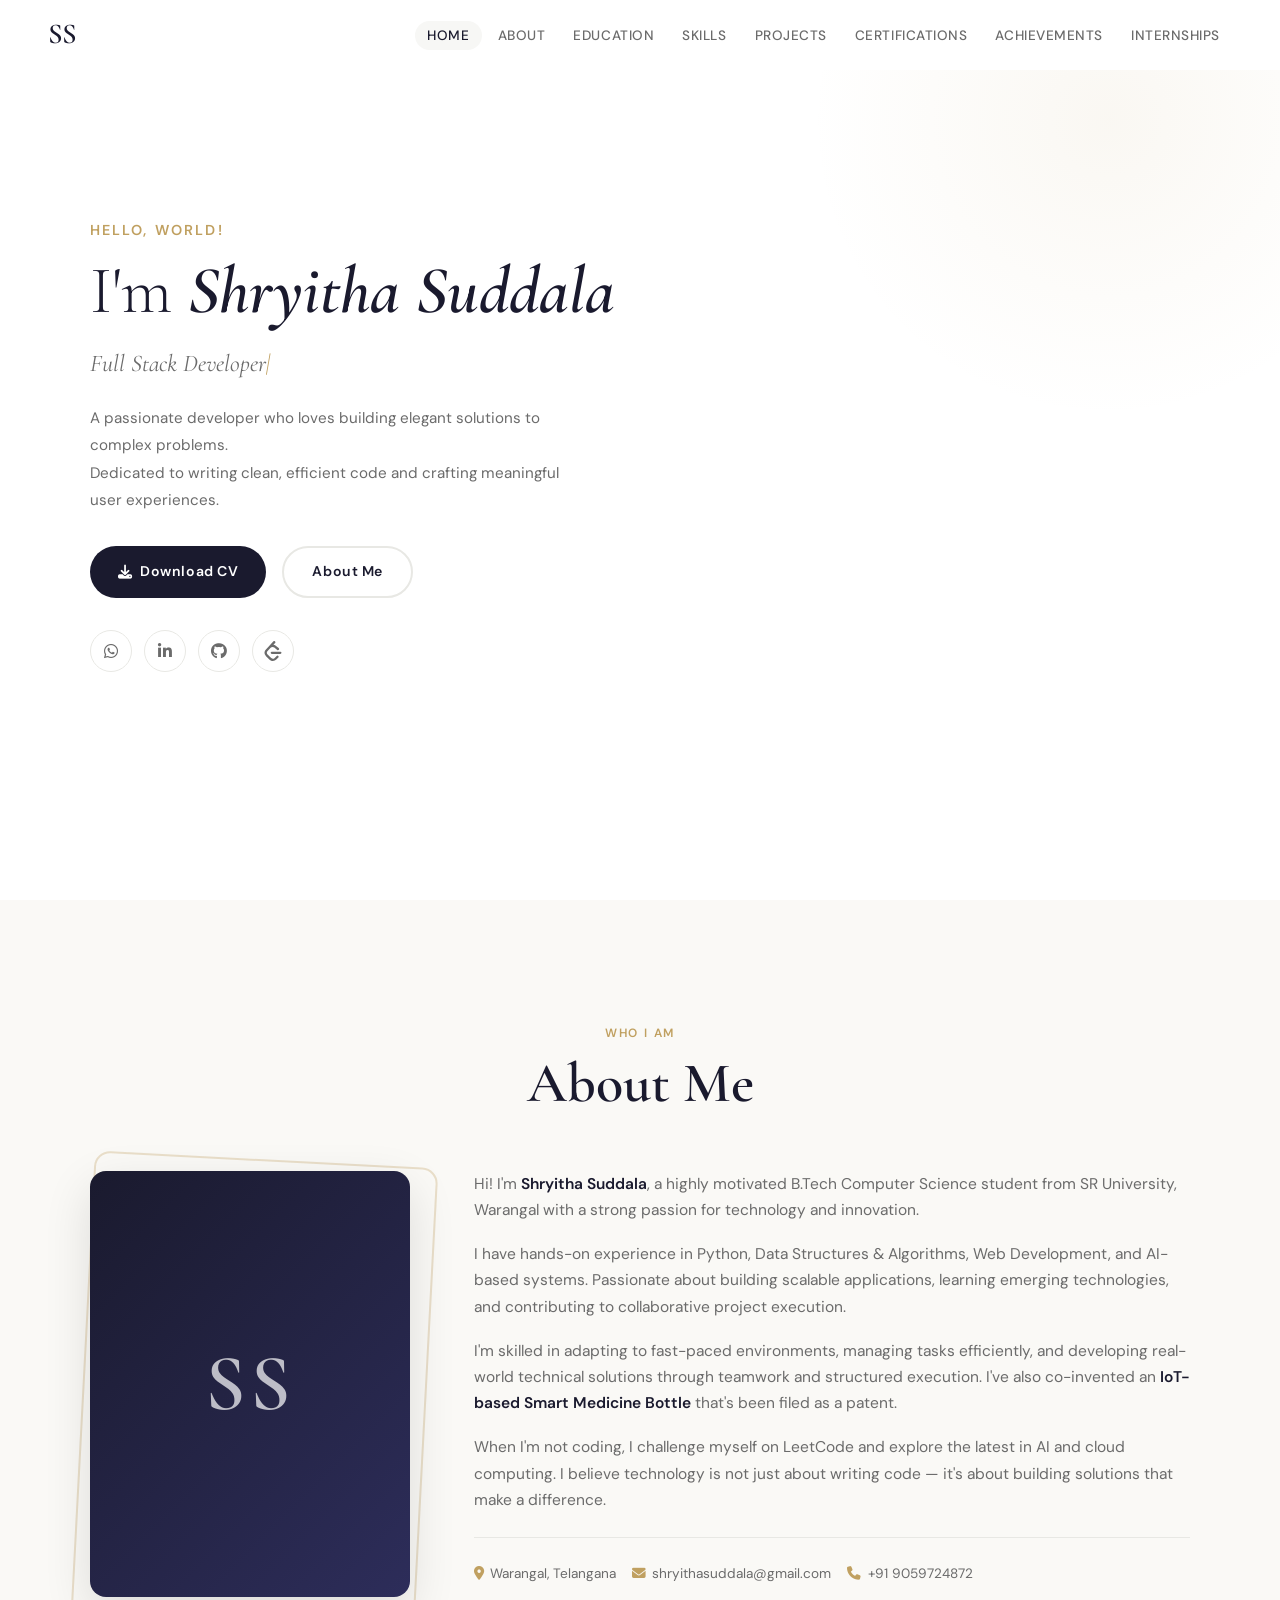
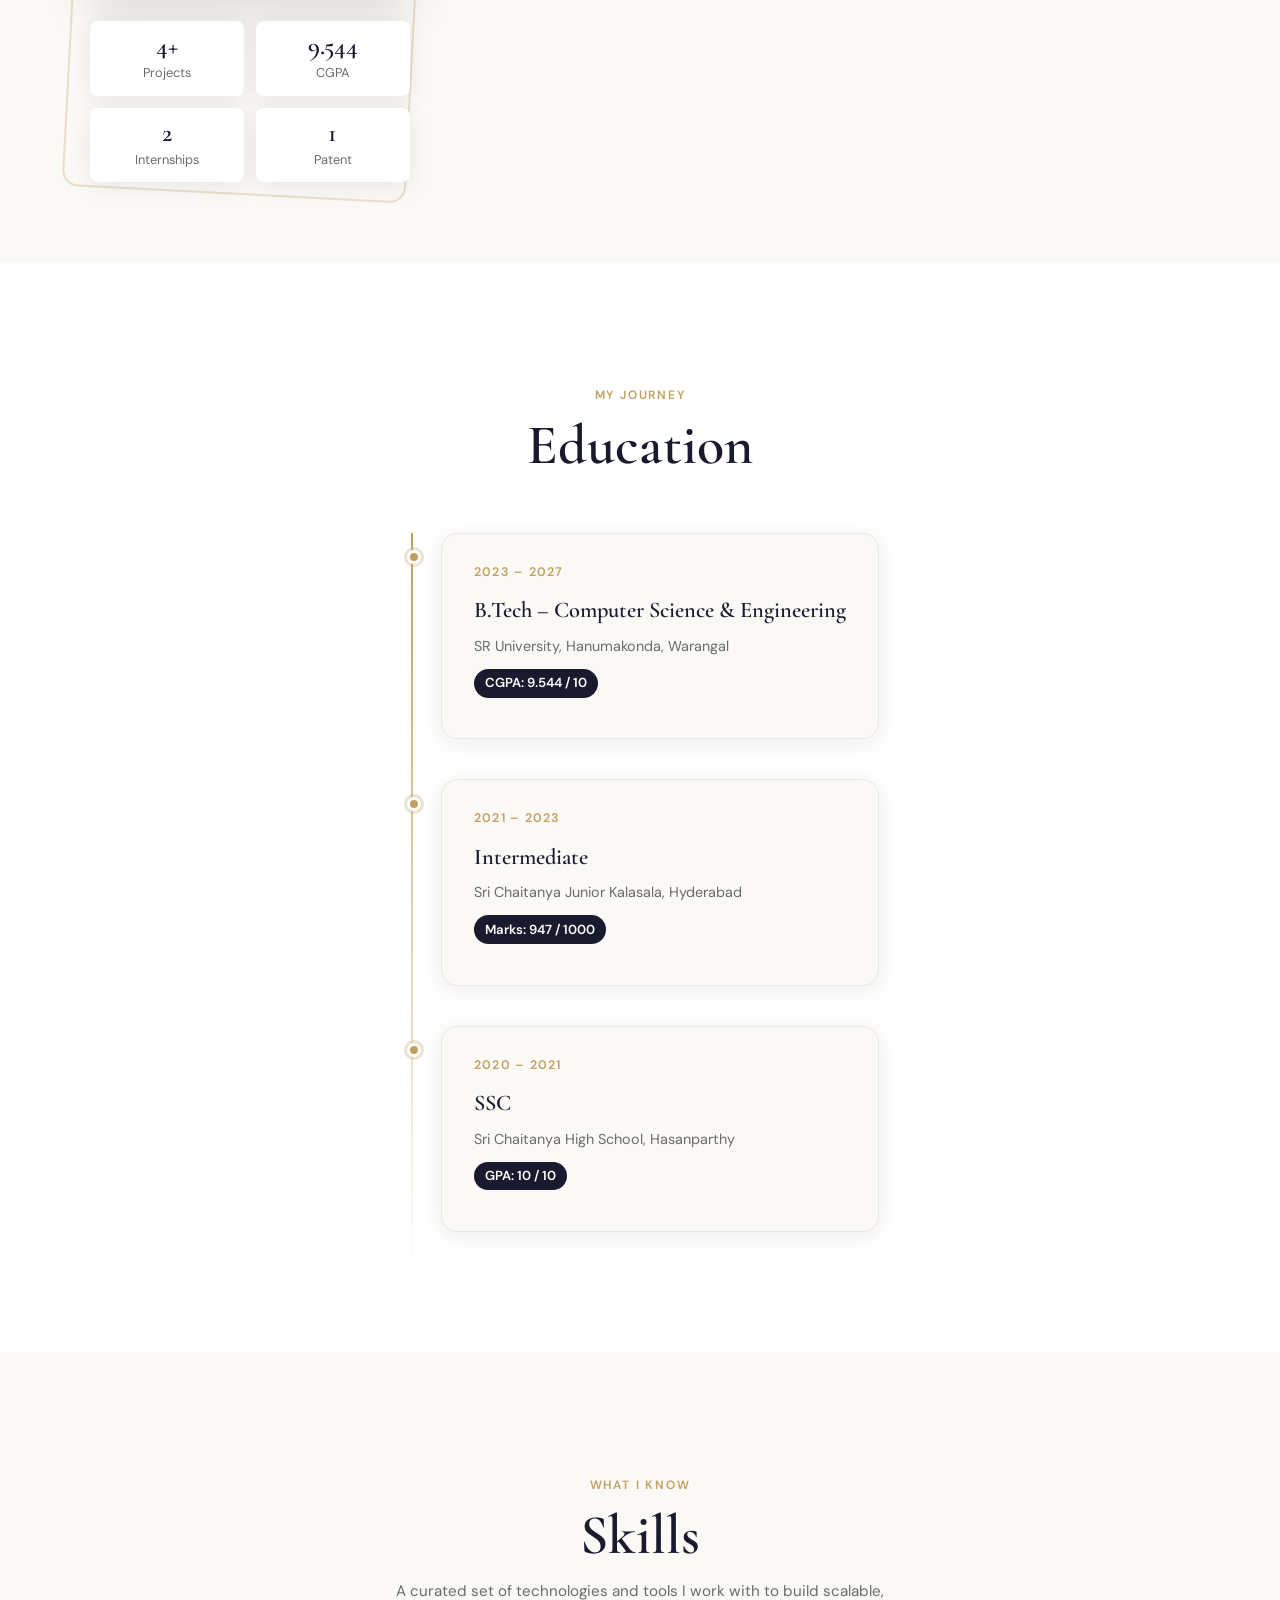
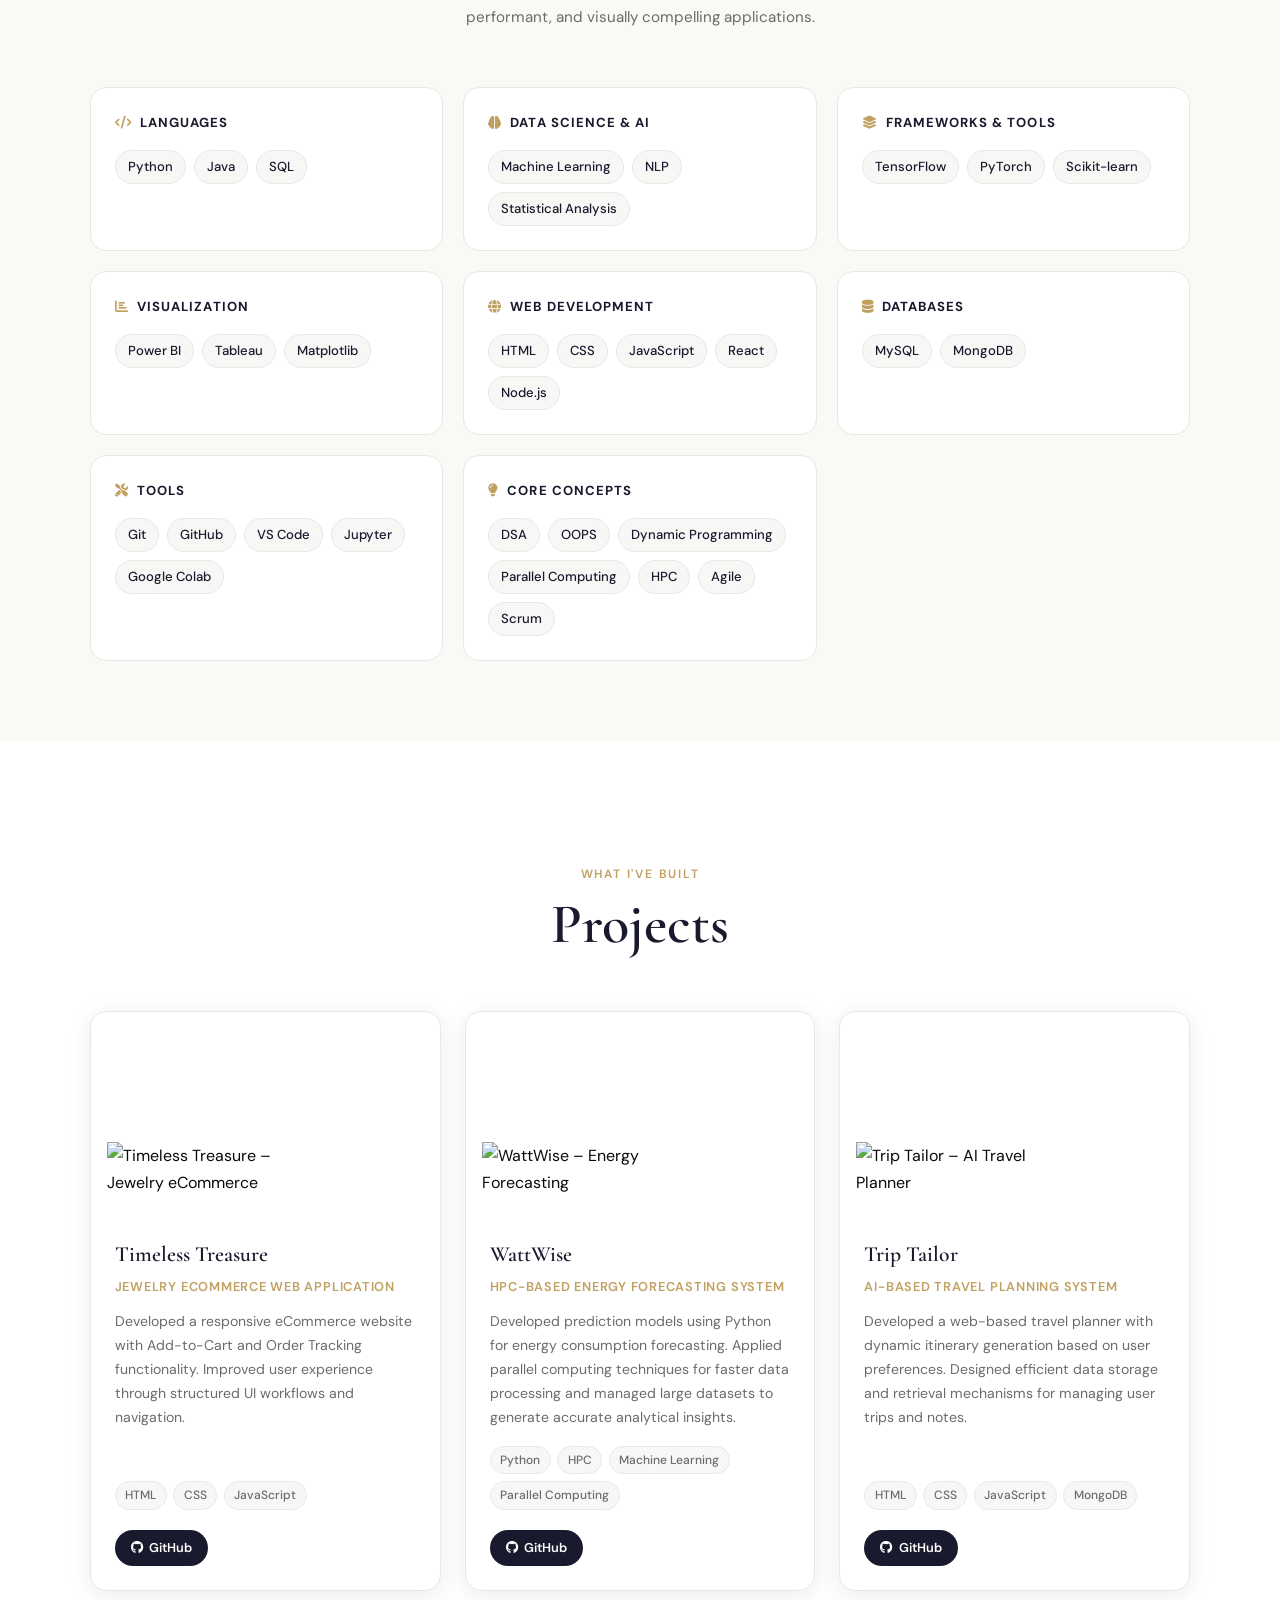
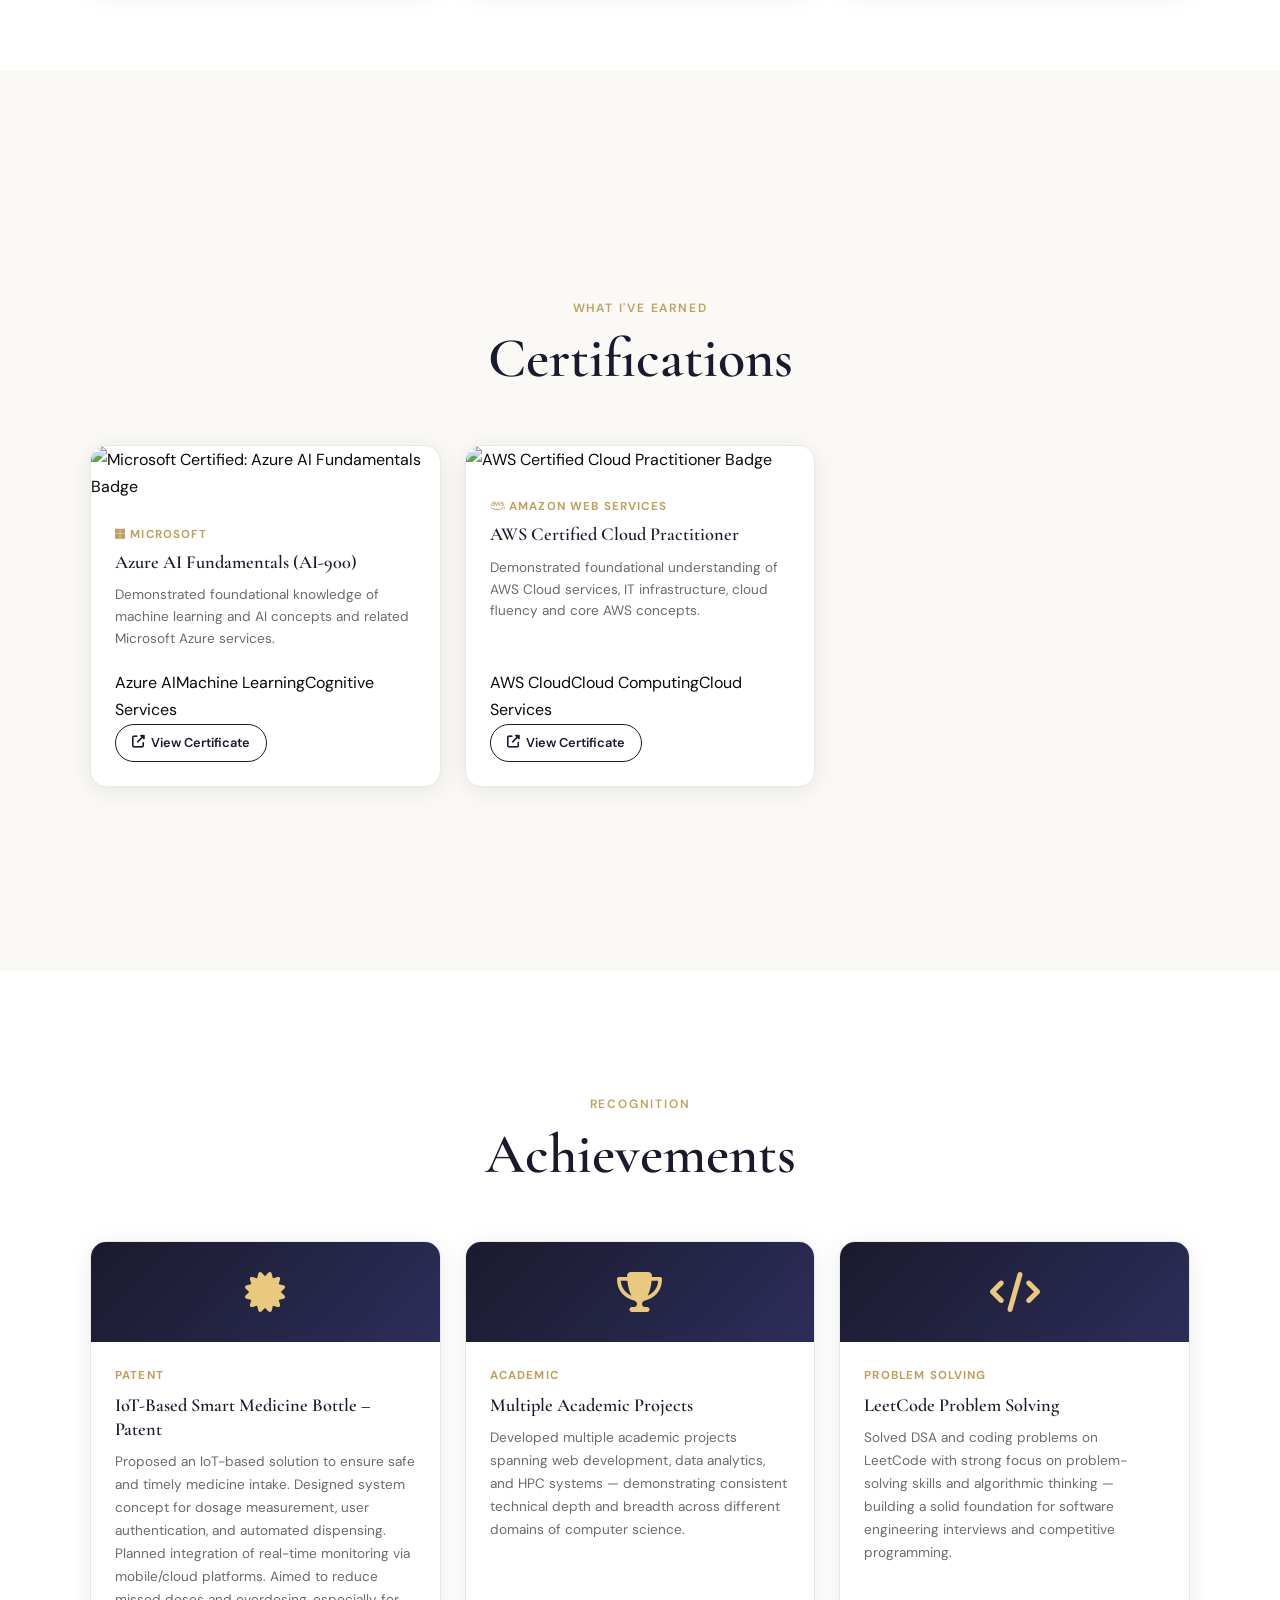
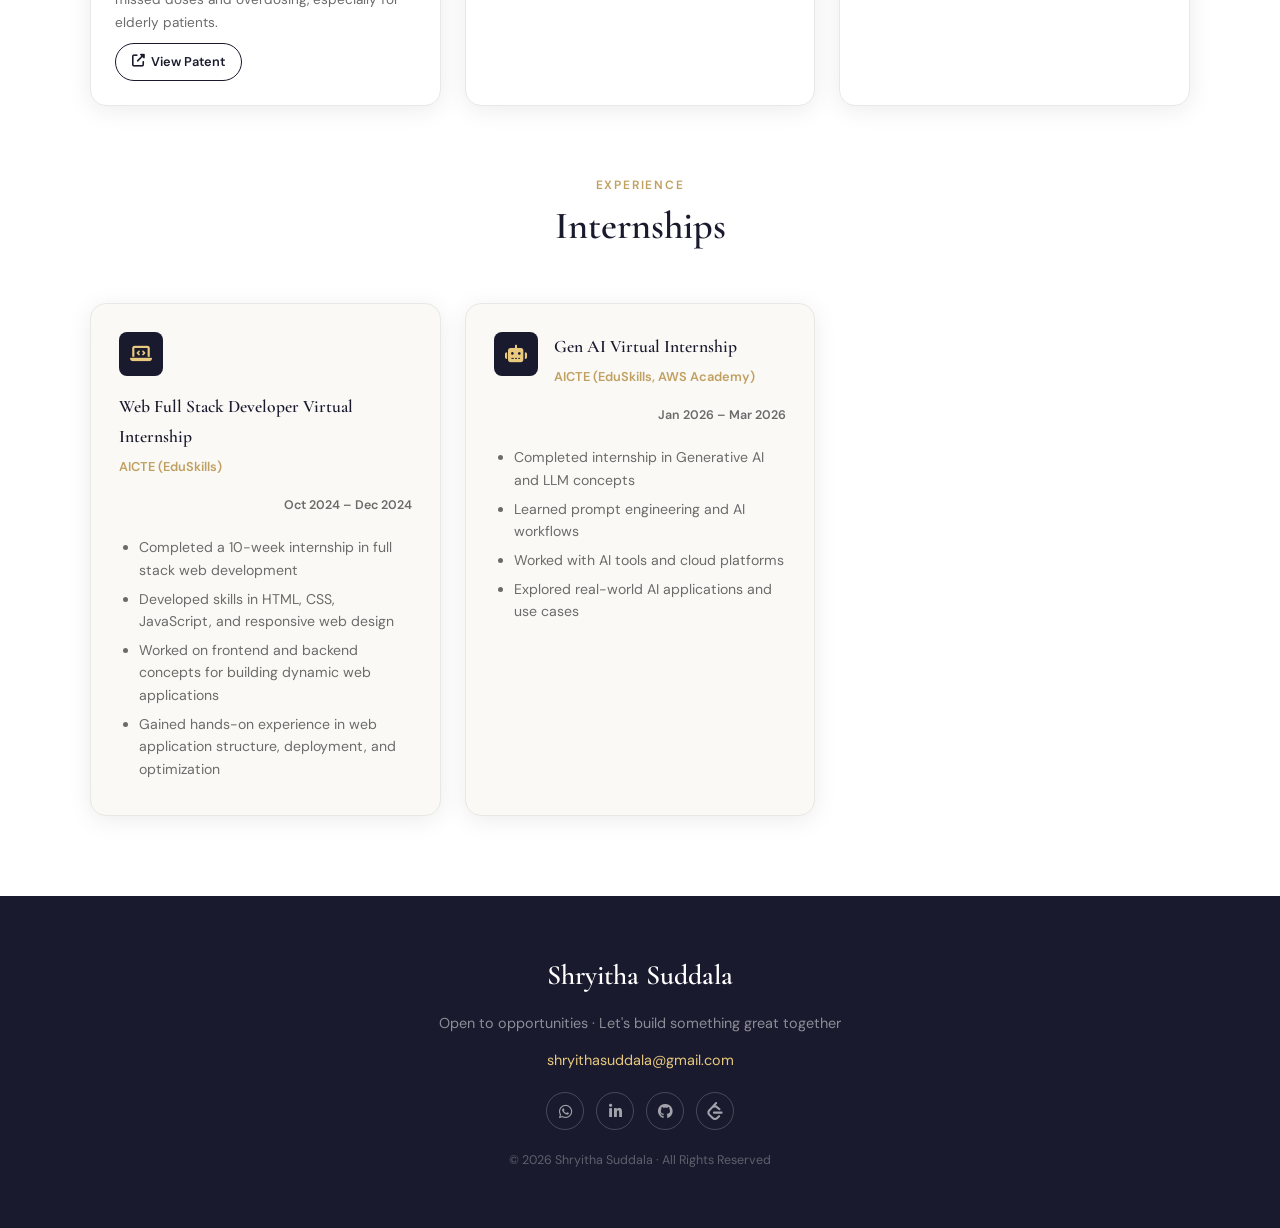
==== index.html @ ab0cfb97 "first commit" ====
<!DOCTYPE html>
<html lang="en">
<head>
  <meta charset="UTF-8" />
  <meta name="viewport" content="width=device-width, initial-scale=1.0, maximum-scale=5" />
  <title>Shryitha Suddala – Portfolio</title>
  <link rel="stylesheet" href="style.css" />
  <link rel="preconnect" href="https://fonts.googleapis.com" />
  <link rel="preconnect" href="https://fonts.gstatic.com" crossorigin />
  <link href="https://fonts.googleapis.com/css2?family=Cormorant+Garamond:ital,wght@0,300;0,400;0,600;1,300;1,400&family=DM+Sans:wght@300;400;500;600&display=swap" rel="stylesheet" />
  <link rel="stylesheet" href="https://cdnjs.cloudflare.com/ajax/libs/font-awesome/6.5.0/css/all.min.css" />
</head>
<body>

  <!-- ===== NAVBAR ===== -->
  <nav class="navbar" id="navbar">
    <div class="nav-logo">SS</div>
    <ul class="nav-links" id="navLinks">
      <li><a href="#home" class="nav-link active">Home</a></li>
      <li><a href="#about" class="nav-link">About</a></li>
      <li><a href="#education" class="nav-link">Education</a></li>
      <li><a href="#skills" class="nav-link">Skills</a></li>
      <li><a href="#projects" class="nav-link">Projects</a></li>
      <li><a href="#certifications" class="nav-link">Certifications</a></li>
      <li><a href="#achievements" class="nav-link">Achievements</a></li>
      <li><a href="#internships" class="nav-link">Internships</a></li>
    </ul>
    <button class="hamburger" id="hamburger" aria-label="Toggle menu">
      <span></span><span></span><span></span>
    </button>
  </nav>

  <!-- ===== HOME ===== -->
  <section class="section home-section" id="home">
    <div class="home-bg-decor"></div>
    <div class="home-content">
      <p class="home-greeting animate-fade-up" style="animation-delay:0.1s">Hello, World!</p>
      <h1 class="home-name animate-fade-up" style="animation-delay:0.25s">
        I'm <em>Shryitha Suddala</em>
      </h1>
      <div class="home-subtitle animate-fade-up" style="animation-delay:0.4s">
        <span class="typed-text" id="typedText"></span><span class="cursor">|</span>
      </div>
      <p class="home-tagline animate-fade-up" style="animation-delay:0.55s">
        A passionate developer who loves building elegant solutions to complex problems.<br>
        Dedicated to writing clean, efficient code and crafting meaningful user experiences.
      </p>
      <div class="home-actions animate-fade-up" style="animation-delay:0.7s">
        <a href="https://drive.google.com/file/d/1fF_ihUireSo1hw-BW7EMB_pGCzic6ZVl/view?usp=sharing" class="btn-primary" download>
          <i class="fas fa-download"></i> Download CV
        </a>
        <a href="#about" class="btn-outline">About Me</a>
      </div>
      <div class="social-icons animate-fade-up" style="animation-delay:0.85s">
        <a href="https://wa.me/919059724872" target="_blank" title="WhatsApp" class="social-icon">
          <i class="fab fa-whatsapp"></i>
        </a>
        <a href="https://www.linkedin.com/in/suddala-shryitha-26a738295/" target="_blank" title="LinkedIn" class="social-icon">
          <i class="fab fa-linkedin-in"></i>
        </a>
        <a href="https://github.com/shryithasuddala" target="_blank" title="GitHub" class="social-icon">
          <i class="fab fa-github"></i>
        </a>
        <a href="https://leetcode.com/u/udMA1w84iy/" target="_blank" title="LeetCode" class="social-icon leetcode-icon">
          <!-- LeetCode custom SVG -->
          <svg viewBox="0 0 24 24" width="20" height="20" fill="currentColor">
            <path d="M13.483 0a1.374 1.374 0 0 0-.961.438L7.116 6.226l-3.854 4.126a5.266 5.266 0 0 0-1.209 2.104 5.35 5.35 0 0 0-.125.513 5.527 5.527 0 0 0 .062 2.362 5.83 5.83 0 0 0 .349 1.017 5.938 5.938 0 0 0 1.271 1.818l4.277 4.193.039.038c2.248 2.165 5.852 2.133 8.063-.074l2.396-2.392c.54-.54.54-1.414.003-1.955a1.378 1.378 0 0 0-1.951-.003l-2.396 2.392a3.021 3.021 0 0 1-4.205.038l-.02-.019-4.276-4.193c-.652-.64-.972-1.469-.948-2.263a2.68 2.68 0 0 1 .066-.523 2.545 2.545 0 0 1 .619-1.164L9.13 8.114c1.058-1.134 3.204-1.27 4.43-.278l3.501 2.831c.593.48 1.461.387 1.94-.207a1.384 1.384 0 0 0-.207-1.943l-3.5-2.831c-.8-.647-1.766-1.045-2.774-1.202l2.015-2.158A1.384 1.384 0 0 0 13.483 0zm-2.866 12.815a1.38 1.38 0 0 0-1.38 1.382 1.38 1.38 0 0 0 1.38 1.382H20.79a1.38 1.38 0 0 0 1.38-1.382 1.38 1.38 0 0 0-1.38-1.382z"/>
          </svg>
        </a>
      </div>
    </div>
    <div class="home-photo-wrap animate-scale-in" style="animation-delay:0.3s">
      <div class="home-photo-ring"></div>
      <div class="home-photo-ring ring2"></div>
      <div class="home-photo">
        <img src="https://res.cloudinary.com/dtnmwdkou/image/upload/v1732447975/pandu_jxr8tv.jpg" alt="Shryitha Suddala" onerror="this.style.display='none';this.parentElement.classList.add('photo-placeholder')" />
        <div class="photo-initials">SS</div>
      </div>
      <div class="badge badge-1">
        <i class="fas fa-code"></i> Developer
      </div>
      <div class="badge badge-2">
        <i class="fas fa-graduation-cap"></i> CGPA 9.544
      </div>
    </div>
  </section>

  <!-- ===== ABOUT ===== -->
  <section class="section about-section" id="about">
    <div class="section-header">
      <span class="section-label">Who I Am</span>
      <h2 class="section-title">About Me</h2>
    </div>
    <div class="about-grid">
      <div class="about-photo-wrap">
        <div class="about-photo-border"></div>
        <div class="about-photo">
          <img src="https://res.cloudinary.com/dtnmwdkou/image/upload/v1732447975/pandu_jxr8tv.jpg" alt="Shryitha Suddala" onerror="this.style.display='none';this.parentElement.classList.add('photo-placeholder')" />
          <div class="photo-initials">SS</div>
        </div>
        <div class="about-stats">
          <div class="stat-chip"><span>4+</span> Projects</div>
          <div class="stat-chip"><span>9.544</span> CGPA</div>
          <div class="stat-chip"><span>2</span> Internships</div>
          <div class="stat-chip"><span>1</span> Patent</div>
        </div>
      </div>
      <div class="about-text">
        <p>Hi! I'm <strong>Shryitha Suddala</strong>, a highly motivated B.Tech Computer Science student from SR University, Warangal with a strong passion for technology and innovation.</p>
        <p>I have hands-on experience in Python, Data Structures & Algorithms, Web Development, and AI-based systems. Passionate about building scalable applications, learning emerging technologies, and contributing to collaborative project execution.</p>
        <p>I'm skilled in adapting to fast-paced environments, managing tasks efficiently, and developing real-world technical solutions through teamwork and structured execution. I've also co-invented an <strong>IoT-based Smart Medicine Bottle</strong> that's been filed as a patent.</p>
        <p>When I'm not coding, I challenge myself on LeetCode and explore the latest in AI and cloud computing. I believe technology is not just about writing code — it's about building solutions that make a difference.</p>
        <div class="about-contact-row">
          <span><i class="fas fa-map-marker-alt"></i> Warangal, Telangana</span>
          <span><i class="fas fa-envelope"></i> shryithasuddala@gmail.com</span>
          <span><i class="fas fa-phone"></i> +91 9059724872</span>
        </div>
      </div>
    </div>
  </section>

  <!-- ===== EDUCATION ===== -->
<section class="section education-section" id="education">
  <div class="section-header">
    <span class="section-label">My Journey</span>
    <h2 class="section-title">Education</h2>
  </div>

  <div class="timeline">

    <div class="timeline-item">
      <div class="timeline-dot"></div>
      <div class="timeline-card">
        <div class="timeline-date">2023 – 2027</div>
        <h3>B.Tech – Computer Science & Engineering</h3>
        <p class="timeline-inst">SR University, Hanumakonda, Warangal</p>
        <div class="timeline-cgpa">CGPA: 9.544 / 10</div>
      </div>
    </div>

    <div class="timeline-item">
      <div class="timeline-dot"></div>
      <div class="timeline-card">
        <div class="timeline-date">2021 – 2023</div>
        <h3>Intermediate</h3>
        <p class="timeline-inst">Sri Chaitanya Junior Kalasala, Hyderabad</p>
        <div class="timeline-cgpa">Marks: 947 / 1000</div>
      </div>
    </div>

    <div class="timeline-item">
      <div class="timeline-dot"></div>
      <div class="timeline-card">
        <div class="timeline-date">2020 – 2021</div>
        <h3>SSC</h3>
        <p class="timeline-inst">Sri Chaitanya High School, Hasanparthy</p>
        <div class="timeline-cgpa">GPA: 10 / 10</div>
      </div>
    </div>

  </div>
</section>

  <!-- ===== SKILLS ===== -->
  <section class="section skills-section" id="skills">
    <div class="section-header">
      <span class="section-label">What I Know</span>
      <h2 class="section-title">Skills</h2>
      <p class="section-sub">A curated set of technologies and tools I work with to build scalable, performant, and visually compelling applications.</p>
    </div>
    <div class="skills-grid">
      <div class="skill-group">
        <div class="skill-group-header"><i class="fas fa-code"></i> Languages</div>
        <div class="skill-tags">
          <span>Python</span><span>Java</span><span>SQL</span>
        </div>
      </div>
      <div class="skill-group">
        <div class="skill-group-header"><i class="fas fa-brain"></i> Data Science & AI</div>
        <div class="skill-tags">
          <span>Machine Learning</span><span>NLP</span><span>Statistical Analysis</span>
        </div>
      </div>
      <div class="skill-group">
        <div class="skill-group-header"><i class="fas fa-layer-group"></i> Frameworks & Tools</div>
        <div class="skill-tags">
          <span>TensorFlow</span><span>PyTorch</span><span>Scikit-learn</span>
        </div>
      </div>
      <div class="skill-group">
        <div class="skill-group-header"><i class="fas fa-chart-bar"></i> Visualization</div>
        <div class="skill-tags">
          <span>Power BI</span><span>Tableau</span><span>Matplotlib</span>
        </div>
      </div>
      <div class="skill-group">
        <div class="skill-group-header"><i class="fas fa-globe"></i> Web Development</div>
        <div class="skill-tags">
          <span>HTML</span><span>CSS</span><span>JavaScript</span><span>React</span><span>Node.js</span>
        </div>
      </div>
      <div class="skill-group">
        <div class="skill-group-header"><i class="fas fa-database"></i> Databases</div>
        <div class="skill-tags">
          <span>MySQL</span><span>MongoDB</span>
        </div>
      </div>
      <div class="skill-group">
        <div class="skill-group-header"><i class="fas fa-tools"></i> Tools</div>
        <div class="skill-tags">
          <span>Git</span><span>GitHub</span><span>VS Code</span><span>Jupyter</span><span>Google Colab</span>
        </div>
      </div>
      <div class="skill-group">
        <div class="skill-group-header"><i class="fas fa-lightbulb"></i> Core Concepts</div>
        <div class="skill-tags">
          <span>DSA</span><span>OOPS</span><span>Dynamic Programming</span><span>Parallel Computing</span><span>HPC</span><span>Agile</span><span>Scrum</span>
        </div>
      </div>
    </div>
  </section>

  <!-- ===== PROJECTS ===== -->
  <section class="section projects-section" id="projects">
    <div class="section-header">
      <span class="section-label">What I've Built</span>
      <h2 class="section-title">Projects</h2>
    </div>
    <div class="projects-grid">

      <!-- Timeless Treasure -->
      <div class="project-card">
        <div class="project-img">
          <img src="https://images.unsplash.com/photo-1515562141207-7a88fb7ce338?w=600&q=80&fit=crop" alt="Timeless Treasure – Jewelry eCommerce" loading="lazy" />
          <div class="project-overlay">
            <div class="project-category">Web Development</div>
          </div>
        </div>
        <div class="project-body">
          <h3>Timeless Treasure</h3>
          <p class="project-sub">Jewelry eCommerce Web Application</p>
          <p class="project-desc">Developed a responsive eCommerce website with Add-to-Cart and Order Tracking functionality. Improved user experience through structured UI workflows and navigation.</p>
          <div class="project-tags">
            <span>HTML</span><span>CSS</span><span>JavaScript</span>
          </div>
          <div class="project-links">
            <a href="https://github.com/SHRYITHA/TIMELESS-TRESSURES-HCI" target="_blank" class="project-btn"><i class="fab fa-github"></i> GitHub</a>
          </div>
        </div>
      </div>

      <!-- Mandi Mitra
      <div class="project-card">
        <div class="project-img">
          <img src="https://images.unsplash.com/photo-1574323347407-f5e1ad6d020b?w=600&q=80&fit=crop" alt="Mandi Mitra – Agriculture App" loading="lazy" />
          <div class="project-overlay">
            <div class="project-category">Smart Agriculture</div>
          </div>
        </div>
        <div class="project-body">
          <h3>Mandi Mitra</h3>
          <p class="project-sub">Agriculture Web Application</p>
          <p class="project-desc">Built a platform connecting farmers and customers with secure authentication features. Enabled product listing, browsing, and purchasing functionalities with a responsive interface.</p>
          <div class="project-tags">
            <span>HTML</span><span>CSS</span><span>JavaScript</span>
          </div>
          <div class="project-links">
            <a href="https://github.com/Shryitha/mandi-mitra" target="_blank" class="project-btn"><i class="fab fa-github"></i> GitHub</a>
          </div>
        </div>
      </div> -->

      <!-- WattWise -->
      <div class="project-card">
        <div class="project-img">
          <img src="https://images.unsplash.com/photo-1473341304170-971dccb5ac1e?w=600&q=80&fit=crop" alt="WattWise – Energy Forecasting" loading="lazy" />
          <div class="project-overlay">
            <div class="project-category">High Performance Computing</div>
          </div>
        </div>
        <div class="project-body">
          <h3>WattWise</h3>
          <p class="project-sub">HPC-Based Energy Forecasting System</p>
          <p class="project-desc">Developed prediction models using Python for energy consumption forecasting. Applied parallel computing techniques for faster data processing and managed large datasets to generate accurate analytical insights.</p>
          <div class="project-tags">
            <span>Python</span><span>HPC</span><span>Machine Learning</span><span>Parallel Computing</span>
          </div>
          <div class="project-links">
            <a href="https://github.com/shryithasuddala/wattwise" target="_blank" class="project-btn"><i class="fab fa-github"></i> GitHub</a>
          </div>
        </div>
      </div>

      <!-- Trip Tailor -->
      <div class="project-card">
        <div class="project-img">
          <img src="https://images.unsplash.com/photo-1488646953014-85cb44e25828?w=600&q=80&fit=crop" alt="Trip Tailor – AI Travel Planner" loading="lazy" />
          <div class="project-overlay">
            <div class="project-category">Artificial Intelligence</div>
          </div>
        </div>
        <div class="project-body">
          <h3>Trip Tailor</h3>
          <p class="project-sub">AI-Based Travel Planning System</p>
          <p class="project-desc">Developed a web-based travel planner with dynamic itinerary generation based on user preferences. Designed efficient data storage and retrieval mechanisms for managing user trips and notes.</p>
          <div class="project-tags">
            <span>HTML</span><span>CSS</span><span>JavaScript</span><span>MongoDB</span>
          </div>
          <div class="project-links">
            <a href="https://github.com/Shryitha/trip-tailor" target="_blank" class="project-btn"><i class="fab fa-github"></i> GitHub</a>
          </div>
        </div>
      </div>

    </div>
  </section>

  <!-- ===== CERTIFICATIONS ===== -->
  <section class="section certs-section" id="certifications">
    <div class="section-header">
      <span class="section-label">What I've Earned</span>
      <h2 class="section-title">Certifications</h2>
    </div>
    <div class="certs-grid">

      <!-- Microsoft Azure AI-900 -->
      <div class="cert-card">
        <div class="cert-badge-wrap">
          <img
            src="https://images.credly.com/images/4136ced8-75d5-4afb-8677-40b6236e2672/azure-ai-fundamentals-600x600.png"
            alt="Microsoft Certified: Azure AI Fundamentals Badge"
            class="cert-badge-img"
            loading="lazy"
          />
        </div>
        <div class="cert-body">
          <span class="cert-issuer"><i class="fab fa-microsoft"></i> Microsoft</span>
          <h3>Azure AI Fundamentals (AI-900)</h3>
          <p class="cert-desc">Demonstrated foundational knowledge of machine learning and AI concepts and related Microsoft Azure services.</p>
          <div class="cert-skills">
            <span>Azure AI</span><span>Machine Learning</span><span>Cognitive Services</span>
          </div>
          <a href="https://drive.google.com/file/d/1qxmblv63LszvozCiMunoJ-3ifPDb2Ehw/view?usp=sharing" class="cert-btn" target="_blank"><i class="fas fa-external-link-alt"></i> View Certificate</a>
        </div>
      </div>

      <div class="cert-card">
        <div class="cert-badge-wrap">
          <img
            src="https://images.credly.com/images/00634f82-b07f-4bbd-a6bb-53de397fc3a6/image.png"
            alt="AWS Certified Cloud Practitioner Badge"
            class="cert-badge-img"
            loading="lazy"
          />
        </div>
        <div class="cert-body">
          <span class="cert-issuer"><i class="fab fa-aws"></i> Amazon Web Services</span>
          <h3>AWS Certified Cloud Practitioner</h3>
          <p class="cert-desc">Demonstrated foundational understanding of AWS Cloud services, IT infrastructure, cloud fluency and core AWS concepts.</p>
          <div class="cert-skills">
            <span>AWS Cloud</span><span>Cloud Computing</span><span>Cloud Services</span>
          </div>
          <a href="https://drive.google.com/file/d/1r-pL9EwgOcaRZgMUkL1jCfOHI2Ajt1E1/view?usp=drive_link" class="cert-btn" target="_blank"><i class="fas fa-external-link-alt"></i> View Certificate</a>
        </div>
      </div>
      
    </div>
  </section>


  <!-- ===== ACHIEVEMENTS ===== -->
  <section class="section achievements-section" id="achievements">
    <div class="section-header">
      <span class="section-label">Recognition</span>
      <h2 class="section-title">Achievements</h2>
    </div>
    <div class="achievements-grid">

      <div class="achievement-card">
        <div class="achievement-icon">
          <i class="fas fa-certificate"></i>
        </div>
        <div class="achievement-body">
          <div class="achievement-tag">Patent</div>
          <h3>IoT-Based Smart Medicine Bottle – Patent</h3>
          <p>Proposed an IoT-based solution to ensure safe and timely medicine intake. Designed system concept for dosage measurement, user authentication, and automated dispensing. Planned integration of real-time monitoring via mobile/cloud platforms. Aimed to reduce missed doses and overdosing, especially for elderly patients.</p>
          <a href="https://drive.google.com/file/d/1qfmEj9VOVh_5J4hSzknnYd3RyV2wv922/view?usp=sharing" class="cert-btn" target="_blank"><i class="fas fa-external-link-alt"></i> View Patent</a>
        </div>
      </div>

      <div class="achievement-card">
        <div class="achievement-icon">
          <i class="fas fa-trophy"></i>
        </div>
        <div class="achievement-body">
          <div class="achievement-tag">Academic</div>
          <h3>Multiple Academic Projects</h3>
          <p>Developed multiple academic projects spanning web development, data analytics, and HPC systems — demonstrating consistent technical depth and breadth across different domains of computer science.</p>
        </div>
      </div>

      <div class="achievement-card">
        <div class="achievement-icon">
          <i class="fas fa-code"></i>
        </div>
        <div class="achievement-body">
          <div class="achievement-tag">Problem Solving</div>
          <h3>LeetCode Problem Solving</h3>
          <p>Solved DSA and coding problems on LeetCode with strong focus on problem-solving skills and algorithmic thinking — building a solid foundation for software engineering interviews and competitive programming.</p>
        </div>
      </div>

    </div>

    <!-- Internships inside achievements for completeness -->
    <div class="section-header" style="margin-top:4rem;" id="internships">
      <span class="section-label">Experience</span>
      <h2 class="section-title" style="font-size:clamp(1.6rem,3vw,2.4rem);">Internships</h2>
    </div>
    <div class="internship-grid">
      <div class="internship-card">
        <div class="internship-header">
          <div class="internship-icon"><i class="fas fa-laptop-code"></i></div>
          <div>
            <h3>Web Full Stack Developer Virtual Internship</h3>
            <span class="internship-org">AICTE (EduSkills)</span>
          </div>
          <span class="internship-date">Oct 2024 – Dec 2024</span>
        </div>
        <ul>
          <li>Completed a 10-week internship in full stack web development</li>
          <li>Developed skills in HTML, CSS, JavaScript, and responsive web design</li>
          <li>Worked on frontend and backend concepts for building dynamic web applications</li>
          <li>Gained hands-on experience in web application structure, deployment, and optimization</li>
        </ul>
      </div>
      <div class="internship-card">
        <div class="internship-header">
          <div class="internship-icon"><i class="fas fa-robot"></i></div>
          <div>
            <h3>Gen AI Virtual Internship</h3>
            <span class="internship-org">AICTE (EduSkills, AWS Academy)</span>
          </div>
          <span class="internship-date">Jan 2026 – Mar 2026</span>
        </div>
        <ul>
          <li>Completed internship in Generative AI and LLM concepts</li>
          <li>Learned prompt engineering and AI workflows</li>
          <li>Worked with AI tools and cloud platforms</li>
          <li>Explored real-world AI applications and use cases</li>
        </ul>
      </div>
    </div>
  </section>

  <!-- ===== FOOTER ===== -->
  <footer class="footer">
    <div class="footer-inner">
      <p class="footer-name">Shryitha Suddala</p>
      <p class="footer-tagline">Open to opportunities · Let's build something great together</p>
      <a href="mailto:shryithasuddala@gmail.com" class="footer-email">shryithasuddala@gmail.com</a>
      <div class="footer-socials">
        <a href="https://wa.me/919059724872" target="_blank" title="WhatsApp"><i class="fab fa-whatsapp"></i></a>
        <a href="https://linkedin.com/in/shryitha-suddala" target="_blank" title="LinkedIn"><i class="fab fa-linkedin-in"></i></a>
        <a href="https://github.com/shryitha" target="_blank" title="GitHub"><i class="fab fa-github"></i></a>
        <a href="https://leetcode.com/shryitha" target="_blank" title="LeetCode">
          <svg viewBox="0 0 24 24" width="18" height="18" fill="currentColor">
            <path d="M13.483 0a1.374 1.374 0 0 0-.961.438L7.116 6.226l-3.854 4.126a5.266 5.266 0 0 0-1.209 2.104 5.35 5.35 0 0 0-.125.513 5.527 5.527 0 0 0 .062 2.362 5.83 5.83 0 0 0 .349 1.017 5.938 5.938 0 0 0 1.271 1.818l4.277 4.193.039.038c2.248 2.165 5.852 2.133 8.063-.074l2.396-2.392c.54-.54.54-1.414.003-1.955a1.378 1.378 0 0 0-1.951-.003l-2.396 2.392a3.021 3.021 0 0 1-4.205.038l-.02-.019-4.276-4.193c-.652-.64-.972-1.469-.948-2.263a2.68 2.68 0 0 1 .066-.523 2.545 2.545 0 0 1 .619-1.164L9.13 8.114c1.058-1.134 3.204-1.27 4.43-.278l3.501 2.831c.593.48 1.461.387 1.94-.207a1.384 1.384 0 0 0-.207-1.943l-3.5-2.831c-.8-.647-1.766-1.045-2.774-1.202l2.015-2.158A1.384 1.384 0 0 0 13.483 0zm-2.866 12.815a1.38 1.38 0 0 0-1.38 1.382 1.38 1.38 0 0 0 1.38 1.382H20.79a1.38 1.38 0 0 0 1.38-1.382 1.38 1.38 0 0 0-1.38-1.382z"/>
          </svg>
        </a>
      </div>
      <p class="footer-copy">© 2026 Shryitha Suddala · All Rights Reserved</p>
    </div>
  </footer>

  <a href="#home" class="back-to-top" id="backToTop" title="Back to top"><i class="fas fa-arrow-up"></i></a>

  <script src="script.js"></script>
</body>
</html>
---- style.css ----
/* ===========================
   SHRYITHA SUDDALA – PORTFOLIO
   =========================== */

/* ---- CSS Variables ---- */
:root {
  --white: #ffffff;
  --black: #0a0a0a;
  --off-white: #f7f7f5;
  --cream: #faf9f6;
  --accent: #1a1a2e;
  --accent2: #c0a060;
  --accent3: #e8c97e;
  --muted: #6b6b6b;
  --border: #e8e8e4;
  --card-bg: #ffffff;
  --shadow: 0 4px 24px rgba(0,0,0,0.08);
  --shadow-lg: 0 16px 48px rgba(0,0,0,0.12);
  --radius: 16px;
  --radius-sm: 8px;
  --nav-h: 70px;
  --font-display: 'Cormorant Garamond', Georgia, serif;
  --font-body: 'DM Sans', system-ui, sans-serif;
  --transition: 0.3s cubic-bezier(0.4,0,0.2,1);
}

/* ---- Reset ---- */
*, *::before, *::after { box-sizing: border-box; margin: 0; padding: 0; }
html { scroll-behavior: smooth; }
body {
  font-family: var(--font-body);
  background: var(--white);
  color: var(--black);
  line-height: 1.7;
  overflow-x: hidden;
}
img { max-width: 100%; display: block; }
a { text-decoration: none; color: inherit; }
ul { list-style: none; }

/* ---- Scrollbar ---- */
::-webkit-scrollbar { width: 6px; }
::-webkit-scrollbar-track { background: var(--cream); }
::-webkit-scrollbar-thumb { background: var(--accent2); border-radius: 10px; }

/* ============================================================
   NAVBAR
   ============================================================ */
.navbar {
  position: fixed;
  top: 0; left: 0; right: 0;
  z-index: 1000;
  height: var(--nav-h);
  display: flex;
  align-items: center;
  justify-content: space-between;
  padding: 0 clamp(1.5rem, 5vw, 3rem);
  background: rgba(255,255,255,0.92);
  backdrop-filter: blur(16px);
  -webkit-backdrop-filter: blur(16px);
  border-bottom: 1px solid transparent;
  transition: border-color var(--transition), box-shadow var(--transition);
}
.navbar.scrolled {
  border-bottom-color: var(--border);
  box-shadow: 0 2px 20px rgba(0,0,0,0.06);
}
.nav-logo {
  font-family: var(--font-display);
  font-size: 1.8rem;
  font-weight: 600;
  color: var(--accent);
  letter-spacing: -0.02em;
}
.nav-links {
  display: flex;
  gap: 0.25rem;
  align-items: center;
}
.nav-link {
  font-size: 0.85rem;
  font-weight: 500;
  letter-spacing: 0.04em;
  text-transform: uppercase;
  padding: 0.4rem 0.75rem;
  border-radius: 100px;
  color: var(--muted);
  transition: color var(--transition), background var(--transition);
}
.nav-link:hover, .nav-link.active {
  color: var(--accent);
  background: var(--off-white);
}
.hamburger {
  display: none;
  flex-direction: column;
  gap: 5px;
  background: none;
  border: none;
  cursor: pointer;
  padding: 4px;
}
.hamburger span {
  display: block;
  width: 24px;
  height: 2px;
  background: var(--accent);
  border-radius: 2px;
  transition: var(--transition);
}
.hamburger.open span:nth-child(1) { transform: translateY(7px) rotate(45deg); }
.hamburger.open span:nth-child(2) { opacity: 0; }
.hamburger.open span:nth-child(3) { transform: translateY(-7px) rotate(-45deg); }

/* ============================================================
   SECTIONS SHARED
   ============================================================ */
.section {
  min-height: 100vh;
  padding: calc(var(--nav-h) + 3rem) clamp(1.5rem, 7vw, 6rem) 5rem;
  display: flex;
  flex-direction: column;
  justify-content: center;
}
.section-header {
  text-align: center;
  margin-bottom: 3.5rem;
}
.section-label {
  display: inline-block;
  font-size: 0.75rem;
  font-weight: 600;
  text-transform: uppercase;
  letter-spacing: 0.15em;
  color: var(--accent2);
  margin-bottom: 0.6rem;
}
.section-title {
  font-family: var(--font-display);
  font-size: clamp(2.2rem, 5vw, 3.5rem);
  font-weight: 600;
  color: var(--accent);
  line-height: 1.1;
}
.section-sub {
  margin-top: 0.75rem;
  color: var(--muted);
  font-size: 0.95rem;
  max-width: 560px;
  margin-left: auto;
  margin-right: auto;
}

/* ============================================================
   ANIMATIONS
   ============================================================ */
@keyframes fadeUp {
  from { opacity: 0; transform: translateY(28px); }
  to   { opacity: 1; transform: translateY(0); }
}
@keyframes scaleIn {
  from { opacity: 0; transform: scale(0.85); }
  to   { opacity: 1; transform: scale(1); }
}
@keyframes spin {
  to { transform: rotate(360deg); }
}
@keyframes float {
  0%, 100% { transform: translateY(0); }
  50% { transform: translateY(-10px); }
}
@keyframes blink {
  0%, 100% { opacity: 1; }
  50% { opacity: 0; }
}
.animate-fade-up {
  opacity: 0;
  animation: fadeUp 0.7s ease forwards;
}
.animate-scale-in {
  opacity: 0;
  animation: scaleIn 0.8s ease forwards;
}

/* ============================================================
   HOME SECTION
   ============================================================ */
.home-section {
  min-height: 100vh;
  padding-top: var(--nav-h);
  display: flex;
  flex-direction: row;
  align-items: center;
  justify-content: space-between;
  gap: 3rem;
  background: var(--white);
  position: relative;
  overflow: hidden;
}
.home-bg-decor {
  position: absolute;
  top: -20%;
  right: -10%;
  width: 600px;
  height: 600px;
  background: radial-gradient(circle, rgba(192,160,96,0.08) 0%, transparent 70%);
  pointer-events: none;
}
.home-content {
  flex: 1;
  max-width: 600px;
  z-index: 1;
}
.home-greeting {
  font-size: 0.9rem;
  font-weight: 600;
  text-transform: uppercase;
  letter-spacing: 0.15em;
  color: var(--accent2);
  margin-bottom: 0.75rem;
}
.home-name {
  font-family: var(--font-display);
  font-size: clamp(2.4rem, 5.5vw, 4.2rem);
  font-weight: 300;
  line-height: 1.1;
  color: var(--accent);
  margin-bottom: 1rem;
}
.home-name em {
  font-style: italic;
  font-weight: 600;
  color: var(--accent);
}
.home-subtitle {
  font-family: var(--font-display);
  font-size: clamp(1.1rem, 2.5vw, 1.5rem);
  font-style: italic;
  color: var(--muted);
  margin-bottom: 1.25rem;
  min-height: 2rem;
}
.cursor {
  animation: blink 1s infinite;
  color: var(--accent2);
}
.home-tagline {
  font-size: 0.95rem;
  color: var(--muted);
  line-height: 1.8;
  margin-bottom: 2rem;
  max-width: 480px;
}
.home-actions {
  display: flex;
  gap: 1rem;
  flex-wrap: wrap;
  margin-bottom: 2rem;
}
.btn-primary {
  display: inline-flex;
  align-items: center;
  gap: 0.5rem;
  padding: 0.75rem 1.75rem;
  background: var(--accent);
  color: var(--white);
  border-radius: 100px;
  font-size: 0.88rem;
  font-weight: 600;
  letter-spacing: 0.04em;
  transition: transform var(--transition), box-shadow var(--transition);
}
.btn-primary:hover {
  transform: translateY(-2px);
  box-shadow: 0 8px 24px rgba(26,26,46,0.25);
}
.btn-outline {
  display: inline-flex;
  align-items: center;
  padding: 0.75rem 1.75rem;
  border: 2px solid var(--border);
  border-radius: 100px;
  font-size: 0.88rem;
  font-weight: 600;
  letter-spacing: 0.04em;
  color: var(--accent);
  transition: border-color var(--transition), background var(--transition);
}
.btn-outline:hover {
  border-color: var(--accent);
  background: var(--off-white);
}
.social-icons {
  display: flex;
  gap: 0.75rem;
  align-items: center;
}
.social-icon {
  width: 42px;
  height: 42px;
  border-radius: 50%;
  border: 1.5px solid var(--border);
  display: grid;
  place-items: center;
  color: var(--muted);
  font-size: 1rem;
  transition: border-color var(--transition), color var(--transition), transform var(--transition);
}
.social-icon:hover {
  border-color: var(--accent);
  color: var(--accent);
  transform: translateY(-3px);
}

/* Home Photo */
.home-photo-wrap {
  position: relative;
  width: 340px;
  flex-shrink: 0;
  z-index: 1;
  animation: float 6s ease-in-out infinite;
}
.home-photo-ring {
  position: absolute;
  inset: -20px;
  border-radius: 50%;
  border: 1.5px dashed rgba(192,160,96,0.35);
  animation: spin 20s linear infinite;
}
.ring2 {
  inset: -40px;
  border-color: rgba(192,160,96,0.15);
  animation-duration: 32s;
  animation-direction: reverse;
}
.home-photo {
  width: 260px;
  height: 260px;
  border-radius: 50%;
  overflow: hidden;
  margin: 40px auto;
  background: linear-gradient(135deg, var(--accent) 0%, #2d2d5a 100%);
  border: 4px solid var(--white);
  box-shadow: var(--shadow-lg);
  position: relative;
}
.home-photo img {
  width: 100%;
  height: 100%;
  object-fit: cover;
}
.photo-initials {
  position: absolute;
  inset: 0;
  display: flex;
  align-items: center;
  justify-content: center;
  font-family: var(--font-display);
  font-size: 3.5rem;
  font-weight: 600;
  color: rgba(255,255,255,0.7);
  letter-spacing: 0.05em;
}
.home-photo img + .photo-initials { display: none; }
.photo-placeholder .photo-initials { display: flex; }
.badge {
  position: absolute;
  background: var(--white);
  border-radius: 100px;
  padding: 0.4rem 0.85rem;
  font-size: 0.78rem;
  font-weight: 600;
  box-shadow: var(--shadow);
  color: var(--accent);
  display: flex;
  align-items: center;
  gap: 0.4rem;
}
.badge-1 { top: 30px; right: -10px; }
.badge-2 { bottom: 30px; left: -10px; }

/* ============================================================
   ABOUT SECTION
   ============================================================ */
.about-section { background: var(--cream); }
.about-grid {
  display: grid;
  grid-template-columns: 320px 1fr;
  gap: 4rem;
  align-items: start;
}
.about-photo-wrap {
  position: relative;
  text-align: center;
}
.about-photo-border {
  position: absolute;
  inset: -12px;
  border-radius: var(--radius);
  border: 2px solid var(--accent2);
  opacity: 0.3;
  transform: rotate(3deg);
}
.about-photo {
  width: 100%;
  aspect-ratio: 3/4;
  border-radius: var(--radius);
  overflow: hidden;
  background: linear-gradient(135deg, var(--accent) 0%, #2d2d5a 100%);
  position: relative;
  box-shadow: var(--shadow-lg);
}
.about-photo img {
  width: 100%;
  height: 100%;
  object-fit: cover;
}
.about-photo .photo-initials {
  font-size: 5rem;
}
.about-stats {
  display: grid;
  grid-template-columns: 1fr 1fr;
  gap: 0.75rem;
  margin-top: 1.5rem;
}
.stat-chip {
  background: var(--white);
  border-radius: var(--radius-sm);
  padding: 0.75rem;
  text-align: center;
  box-shadow: var(--shadow);
  font-size: 0.8rem;
  color: var(--muted);
}
.stat-chip span {
  display: block;
  font-family: var(--font-display);
  font-size: 1.6rem;
  font-weight: 600;
  color: var(--accent);
  line-height: 1;
  margin-bottom: 0.2rem;
}
.about-text p {
  color: var(--muted);
  margin-bottom: 1.1rem;
  font-size: 0.97rem;
}
.about-text strong { color: var(--accent); font-weight: 600; }
.about-contact-row {
  display: flex;
  flex-wrap: wrap;
  gap: 1rem;
  margin-top: 1.5rem;
  padding-top: 1.5rem;
  border-top: 1px solid var(--border);
  font-size: 0.85rem;
  color: var(--muted);
}
.about-contact-row span { display: flex; align-items: center; gap: 0.4rem; }
.about-contact-row i { color: var(--accent2); }

/* ============================================================
   EDUCATION SECTION
   ============================================================ */
.education-section { background: var(--white); }
.timeline {
  max-width: 720px;
  margin: 0 auto;
  position: relative;
  padding-left: 2.5rem;
}
.timeline::before {
  content: '';
  position: absolute;
  left: 10px;
  top: 0;
  bottom: 0;
  width: 2px;
  background: linear-gradient(to bottom, var(--accent2), transparent);
}
.timeline-item {
  position: relative;
  margin-bottom: 2.5rem;
}
.timeline-dot {
  position: absolute;
  left: -2.1rem;
  top: 1.1rem;
  width: 14px;
  height: 14px;
  border-radius: 50%;
  background: var(--accent2);
  border: 3px solid var(--white);
  box-shadow: 0 0 0 3px rgba(192,160,96,0.3);
}
.timeline-card {
  background: var(--cream);
  border: 1px solid var(--border);
  border-radius: var(--radius);
  padding: 1.75rem 2rem;
  box-shadow: var(--shadow);
  transition: box-shadow var(--transition), transform var(--transition);
}
.timeline-card:hover {
  box-shadow: var(--shadow-lg);
  transform: translateY(-2px);
}
.timeline-date {
  font-size: 0.78rem;
  font-weight: 600;
  text-transform: uppercase;
  letter-spacing: 0.1em;
  color: var(--accent2);
  margin-bottom: 0.5rem;
}
.timeline-card h3 {
  font-family: var(--font-display);
  font-size: 1.4rem;
  font-weight: 600;
  color: var(--accent);
  margin-bottom: 0.3rem;
}
.timeline-inst {
  color: var(--muted);
  font-size: 0.9rem;
  margin-bottom: 0.6rem;
}
.timeline-cgpa {
  display: inline-block;
  background: var(--accent);
  color: var(--white);
  font-size: 0.82rem;
  font-weight: 600;
  padding: 0.2rem 0.7rem;
  border-radius: 100px;
  margin-bottom: 0.8rem;
}
.timeline-note {
  color: var(--muted);
  font-size: 0.88rem;
}

/* ============================================================
   SKILLS SECTION
   ============================================================ */
.skills-section { background: var(--cream); }
.skills-grid {
  display: grid;
  grid-template-columns: repeat(auto-fill, minmax(280px, 1fr));
  gap: 1.25rem;
  max-width: 1100px;
  margin: 0 auto;
}
.skill-group {
  background: var(--white);
  border: 1px solid var(--border);
  border-radius: var(--radius);
  padding: 1.5rem;
  transition: box-shadow var(--transition), transform var(--transition);
}
.skill-group:hover {
  box-shadow: var(--shadow-lg);
  transform: translateY(-3px);
}
.skill-group-header {
  display: flex;
  align-items: center;
  gap: 0.5rem;
  font-size: 0.82rem;
  font-weight: 700;
  text-transform: uppercase;
  letter-spacing: 0.08em;
  color: var(--accent);
  margin-bottom: 1rem;
}
.skill-group-header i { color: var(--accent2); }
.skill-tags {
  display: flex;
  flex-wrap: wrap;
  gap: 0.5rem;
}
.skill-tags span {
  background: var(--off-white);
  border: 1px solid var(--border);
  border-radius: 100px;
  padding: 0.3rem 0.75rem;
  font-size: 0.82rem;
  color: var(--accent);
  font-weight: 500;
  transition: background var(--transition), border-color var(--transition);
}
.skill-tags span:hover {
  background: var(--accent);
  color: var(--white);
  border-color: var(--accent);
}

/* ============================================================
   PROJECTS SECTION
   ============================================================ */
.projects-section { background: var(--white); }
.projects-grid {
  display: grid;
  grid-template-columns: repeat(auto-fill, minmax(300px, 1fr));
  gap: 1.5rem;
  max-width: 1200px;
  margin: 0 auto;
}
.project-card {
  background: var(--white);
  border: 1px solid var(--border);
  border-radius: var(--radius);
  overflow: hidden;
  box-shadow: var(--shadow);
  transition: box-shadow var(--transition), transform var(--transition);
  display: flex;
  flex-direction: column;
}
.project-card:hover {
  box-shadow: var(--shadow-lg);
  transform: translateY(-6px);
}
.project-img {
  height: 200px;
  position: relative;
  display: flex;
  align-items: flex-end;
  padding: 1rem;
}
.project-img-1 {
  background: linear-gradient(135deg, #1a1a2e 0%, #c0a060 100%);
}
.project-img-2 {
  background: linear-gradient(135deg, #2d5a27 0%, #6ab04c 100%);
}
.project-img-3 {
  background: linear-gradient(135deg, #1a2e4a 0%, #3498db 100%);
}
.project-img-4 {
  background: linear-gradient(135deg, #4a1a2e 0%, #e91e63 100%);
}
.project-category {
  background: rgba(255,255,255,0.15);
  backdrop-filter: blur(8px);
  color: white;
  font-size: 0.72rem;
  font-weight: 700;
  text-transform: uppercase;
  letter-spacing: 0.1em;
  padding: 0.3rem 0.7rem;
  border-radius: 100px;
}
.project-body {
  padding: 1.5rem;
  flex: 1;
  display: flex;
  flex-direction: column;
}
.project-body h3 {
  font-family: var(--font-display);
  font-size: 1.35rem;
  font-weight: 600;
  color: var(--accent);
  margin-bottom: 0.2rem;
}
.project-sub {
  font-size: 0.8rem;
  color: var(--accent2);
  font-weight: 600;
  text-transform: uppercase;
  letter-spacing: 0.06em;
  margin-bottom: 0.75rem;
}
.project-desc {
  font-size: 0.88rem;
  color: var(--muted);
  line-height: 1.7;
  flex: 1;
  margin-bottom: 1rem;
}
.project-tags {
  display: flex;
  flex-wrap: wrap;
  gap: 0.4rem;
  margin-bottom: 1.25rem;
}
.project-tags span {
  background: var(--off-white);
  border: 1px solid var(--border);
  border-radius: 100px;
  padding: 0.2rem 0.6rem;
  font-size: 0.75rem;
  color: var(--muted);
  font-weight: 500;
}
.project-links {
  display: flex;
  gap: 0.75rem;
}
.project-btn {
  display: inline-flex;
  align-items: center;
  gap: 0.4rem;
  padding: 0.45rem 1rem;
  border-radius: 100px;
  font-size: 0.8rem;
  font-weight: 600;
  background: var(--accent);
  color: var(--white);
  transition: opacity var(--transition), transform var(--transition);
}
.project-btn:hover {
  opacity: 0.85;
  transform: translateY(-1px);
}

/* ============================================================
   CERTIFICATIONS SECTION
   ============================================================ */
.certs-section { background: var(--cream); }
.certs-grid {
  display: grid;
  grid-template-columns: repeat(auto-fill, minmax(300px, 1fr));
  gap: 1.5rem;
  max-width: 1100px;
  margin: 0 auto;
}
.cert-card {
  background: var(--white);
  border: 1px solid var(--border);
  border-radius: var(--radius);
  overflow: hidden;
  display: flex;
  flex-direction: column;
  box-shadow: var(--shadow);
  transition: box-shadow var(--transition), transform var(--transition);
}
.cert-card:hover {
  box-shadow: var(--shadow-lg);
  transform: translateY(-4px);
}
.cert-logo {
  height: 120px;
  display: grid;
  place-items: center;
  font-size: 3.5rem;
}
.cert-logo.microsoft { background: linear-gradient(135deg, #00a4ef 0%, #7fba00 50%, #f25022 75%, #ffb900 100%); color: white; }
.cert-logo.aws { background: linear-gradient(135deg, #232f3e 0%, #ff9900 100%); color: white; }
.cert-logo.forage { background: linear-gradient(135deg, #6c63ff 0%, #3ecf8e 100%); color: white; }
.cert-body {
  padding: 1.5rem;
  flex: 1;
  display: flex;
  flex-direction: column;
}
.cert-issuer {
  font-size: 0.72rem;
  font-weight: 700;
  text-transform: uppercase;
  letter-spacing: 0.1em;
  color: var(--accent2);
  margin-bottom: 0.4rem;
}
.cert-body h3 {
  font-family: var(--font-display);
  font-size: 1.15rem;
  font-weight: 600;
  color: var(--accent);
  margin-bottom: 0.6rem;
  line-height: 1.3;
}
.cert-desc {
  font-size: 0.85rem;
  color: var(--muted);
  flex: 1;
  margin-bottom: 1.25rem;
  line-height: 1.6;
}
.cert-btn {
  display: inline-flex;
  align-items: center;
  gap: 0.4rem;
  padding: 0.45rem 1rem;
  border-radius: 100px;
  font-size: 0.8rem;
  font-weight: 600;
  border: 1.5px solid var(--accent);
  color: var(--accent);
  width: fit-content;
  transition: background var(--transition), color var(--transition);
}
.cert-btn:hover {
  background: var(--accent);
  color: var(--white);
}

/* ============================================================
   ACHIEVEMENTS SECTION
   ============================================================ */
.achievements-section { background: var(--white); }
.achievements-grid {
  display: grid;
  grid-template-columns: repeat(auto-fill, minmax(300px, 1fr));
  gap: 1.5rem;
  max-width: 1100px;
  margin: 0 auto;
}
.achievement-card {
  background: var(--white);
  border: 1px solid var(--border);
  border-radius: var(--radius);
  padding: 0;
  overflow: hidden;
  box-shadow: var(--shadow);
  transition: box-shadow var(--transition), transform var(--transition);
  display: flex;
  flex-direction: column;
}
.achievement-card:hover {
  box-shadow: var(--shadow-lg);
  transform: translateY(-4px);
}
.achievement-icon {
  height: 100px;
  display: grid;
  place-items: center;
  font-size: 2.5rem;
  background: linear-gradient(135deg, var(--accent) 0%, #2d2d5a 100%);
  color: var(--accent3);
}
.achievement-body {
  padding: 1.5rem;
  flex: 1;
  display: flex;
  flex-direction: column;
  gap: 0.5rem;
}
.achievement-tag {
  font-size: 0.72rem;
  font-weight: 700;
  text-transform: uppercase;
  letter-spacing: 0.1em;
  color: var(--accent2);
}
.achievement-body h3 {
  font-family: var(--font-display);
  font-size: 1.15rem;
  font-weight: 600;
  color: var(--accent);
  line-height: 1.3;
}
.achievement-body p {
  font-size: 0.85rem;
  color: var(--muted);
  line-height: 1.7;
  flex: 1;
}

/* Internships */
.internship-grid {
  display: grid;
  grid-template-columns: repeat(auto-fill, minmax(340px, 1fr));
  gap: 1.5rem;
  max-width: 1100px;
  margin: 0 auto;
}
.internship-card {
  background: var(--cream);
  border: 1px solid var(--border);
  border-radius: var(--radius);
  padding: 1.75rem;
  box-shadow: var(--shadow);
}
.internship-header {
  display: flex;
  align-items: flex-start;
  gap: 1rem;
  margin-bottom: 1.25rem;
  flex-wrap: wrap;
}
.internship-icon {
  width: 44px;
  height: 44px;
  border-radius: var(--radius-sm);
  background: var(--accent);
  color: var(--accent3);
  display: grid;
  place-items: center;
  font-size: 1.1rem;
  flex-shrink: 0;
}
.internship-header h3 {
  font-family: var(--font-display);
  font-size: 1.1rem;
  font-weight: 600;
  color: var(--accent);
  margin: 0;
}
.internship-org {
  font-size: 0.8rem;
  color: var(--accent2);
  font-weight: 600;
}
.internship-date {
  margin-left: auto;
  font-size: 0.78rem;
  font-weight: 600;
  color: var(--muted);
  white-space: nowrap;
}
.internship-card ul {
  list-style: disc;
  padding-left: 1.25rem;
}
.internship-card ul li {
  font-size: 0.88rem;
  color: var(--muted);
  margin-bottom: 0.4rem;
  line-height: 1.6;
}

/* ============================================================
   FOOTER
   ============================================================ */
.footer {
  background: var(--accent);
  color: rgba(255,255,255,0.7);
  padding: 3.5rem clamp(1.5rem, 5vw, 4rem);
}
.footer-inner {
  max-width: 600px;
  margin: 0 auto;
  text-align: center;
  display: flex;
  flex-direction: column;
  align-items: center;
  gap: 0.75rem;
}
.footer-name {
  font-family: var(--font-display);
  font-size: 1.75rem;
  font-weight: 600;
  color: var(--white);
}
.footer-tagline {
  font-size: 0.9rem;
  color: rgba(255,255,255,0.5);
}
.footer-email {
  font-size: 0.9rem;
  color: var(--accent3);
  transition: opacity var(--transition);
}
.footer-email:hover { opacity: 0.75; }
.footer-socials {
  display: flex;
  gap: 0.75rem;
  margin-top: 0.5rem;
}
.footer-socials a {
  width: 38px;
  height: 38px;
  border-radius: 50%;
  border: 1.5px solid rgba(255,255,255,0.2);
  display: grid;
  place-items: center;
  color: rgba(255,255,255,0.6);
  font-size: 0.95rem;
  transition: border-color var(--transition), color var(--transition);
}
.footer-socials a:hover {
  border-color: var(--accent3);
  color: var(--accent3);
}
.footer-copy {
  font-size: 0.78rem;
  color: rgba(255,255,255,0.3);
  margin-top: 0.5rem;
}

/* ============================================================
   BACK TO TOP
   ============================================================ */
.back-to-top {
  position: fixed;
  bottom: 2rem;
  right: 2rem;
  width: 44px;
  height: 44px;
  border-radius: 50%;
  background: var(--accent);
  color: var(--white);
  display: grid;
  place-items: center;
  font-size: 0.95rem;
  box-shadow: var(--shadow-lg);
  opacity: 0;
  pointer-events: none;
  transition: opacity var(--transition), transform var(--transition);
  z-index: 999;
}
.back-to-top.visible {
  opacity: 1;
  pointer-events: auto;
}
.back-to-top:hover {
  transform: translateY(-3px);
}

/* ============================================================
   RESPONSIVE
   ============================================================ */
@media (max-width: 900px) {
  .home-section {
    flex-direction: column-reverse;
    text-align: center;
    padding-top: calc(var(--nav-h) + 2rem);
    min-height: auto;
    padding-bottom: 4rem;
  }
  .home-content { max-width: 100%; }
  .home-tagline { max-width: 100%; }
  .home-actions, .social-icons { justify-content: center; }
  .home-photo-wrap { width: 220px; margin: 0 auto; }
  .home-photo { width: 180px; height: 180px; }
  .badge-1 { right: -20px; top: 10px; }
  .badge-2 { left: -20px; bottom: 10px; }

  .about-grid { grid-template-columns: 1fr; }
  .about-photo-wrap { max-width: 280px; margin: 0 auto; }
  .about-photo { aspect-ratio: 1; }

  .nav-links {
    display: none;
    position: fixed;
    top: var(--nav-h);
    left: 0; right: 0;
    background: var(--white);
    flex-direction: column;
    padding: 1.5rem;
    gap: 0.5rem;
    box-shadow: var(--shadow-lg);
    border-top: 1px solid var(--border);
  }
  .nav-links.open { display: flex; }
  .hamburger { display: flex; }
}

@media (max-width: 600px) {
  .section { padding-left: 1.25rem; padding-right: 1.25rem; }
  .skills-grid, .projects-grid, .certs-grid, .achievements-grid, .internship-grid {
    grid-template-columns: 1fr;
  }
  .timeline { padding-left: 1.5rem; }
  .internship-date { width: 100%; }
  .about-stats { grid-template-columns: repeat(4, 1fr); }
  .stat-chip span { font-size: 1.2rem; }
}
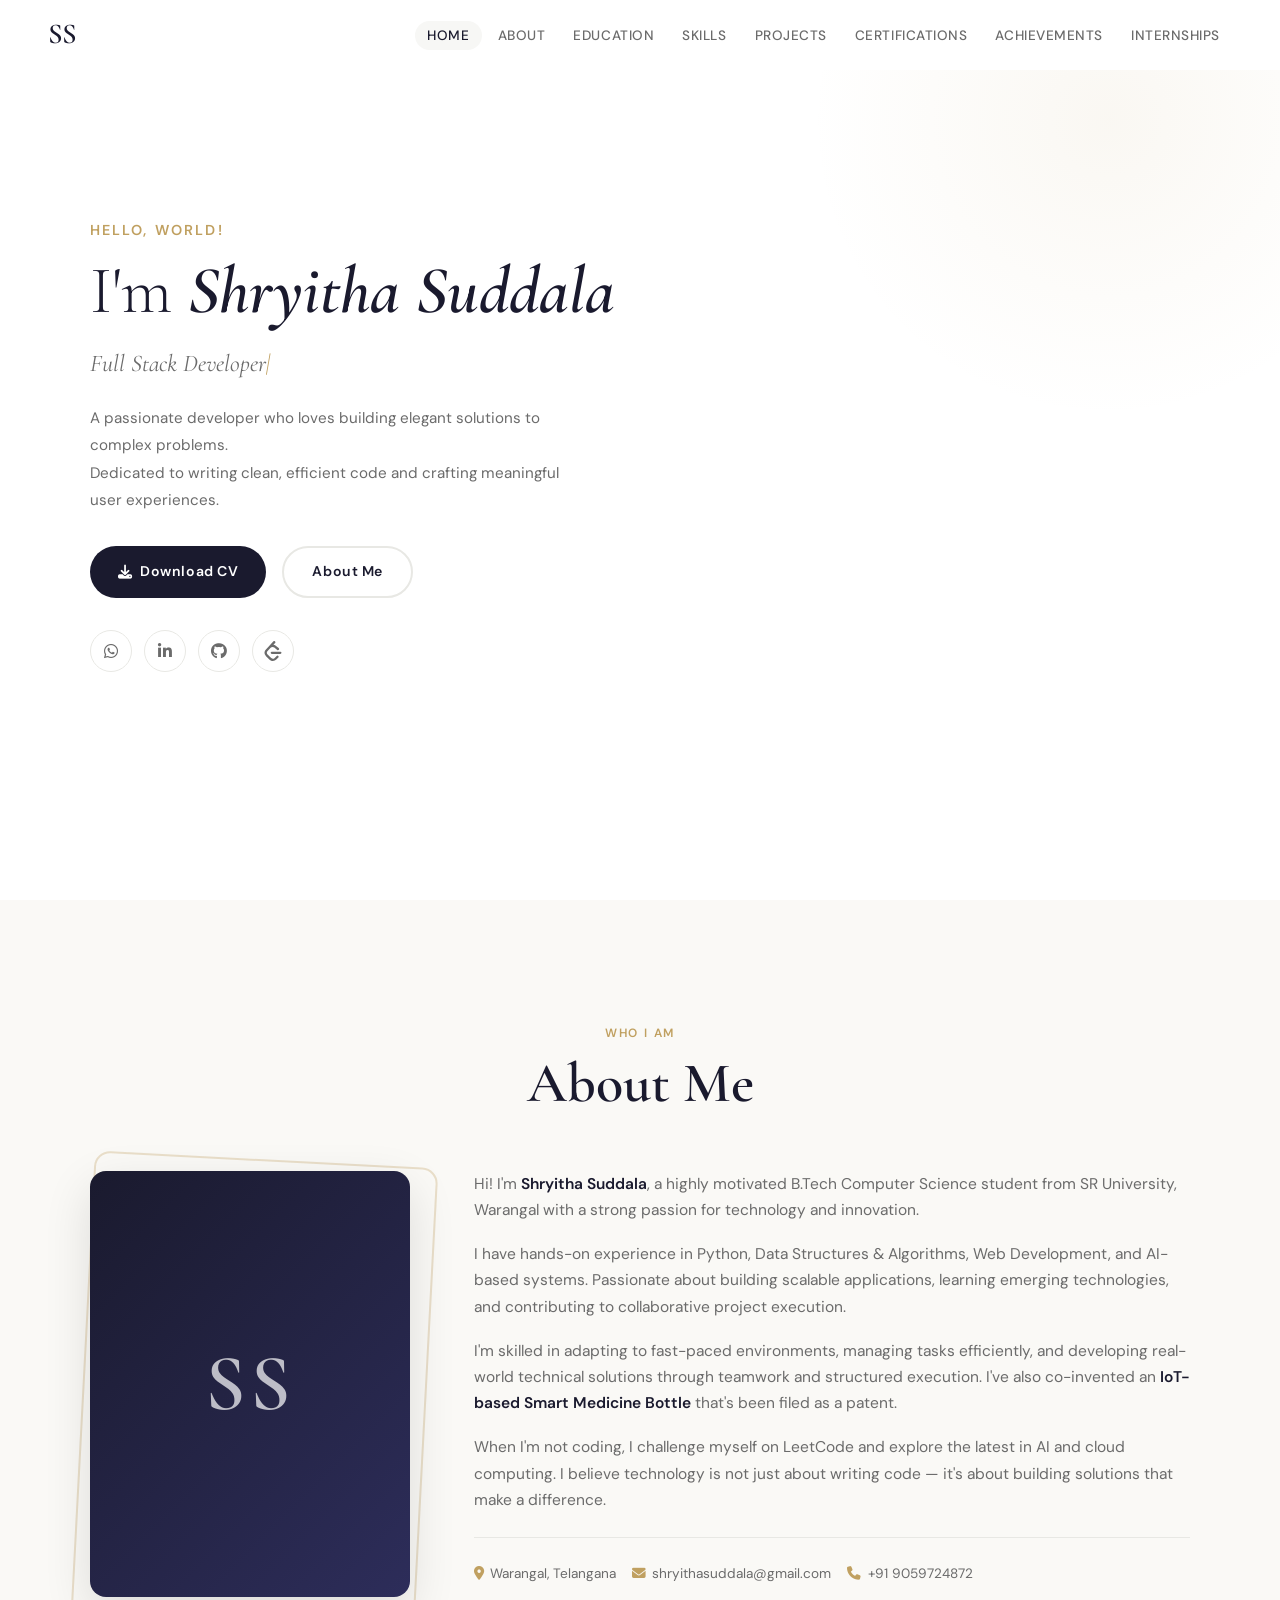
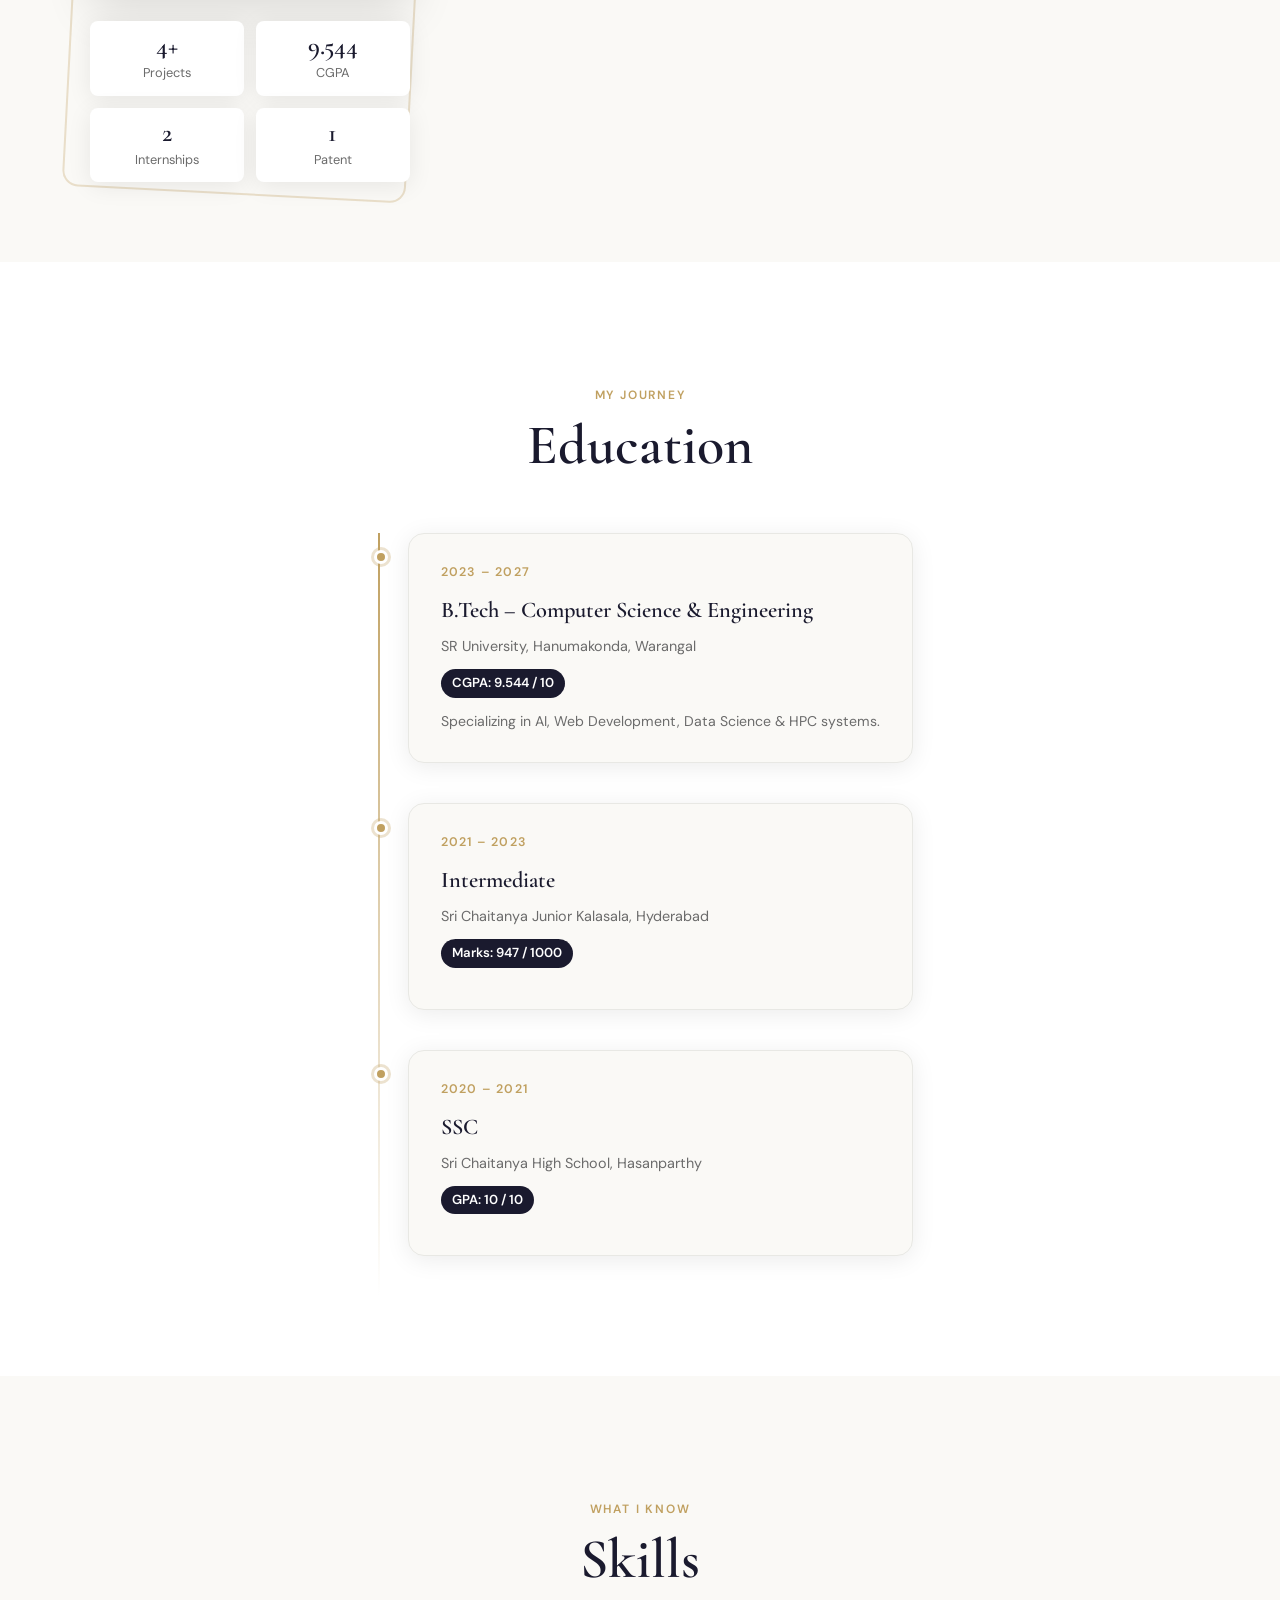
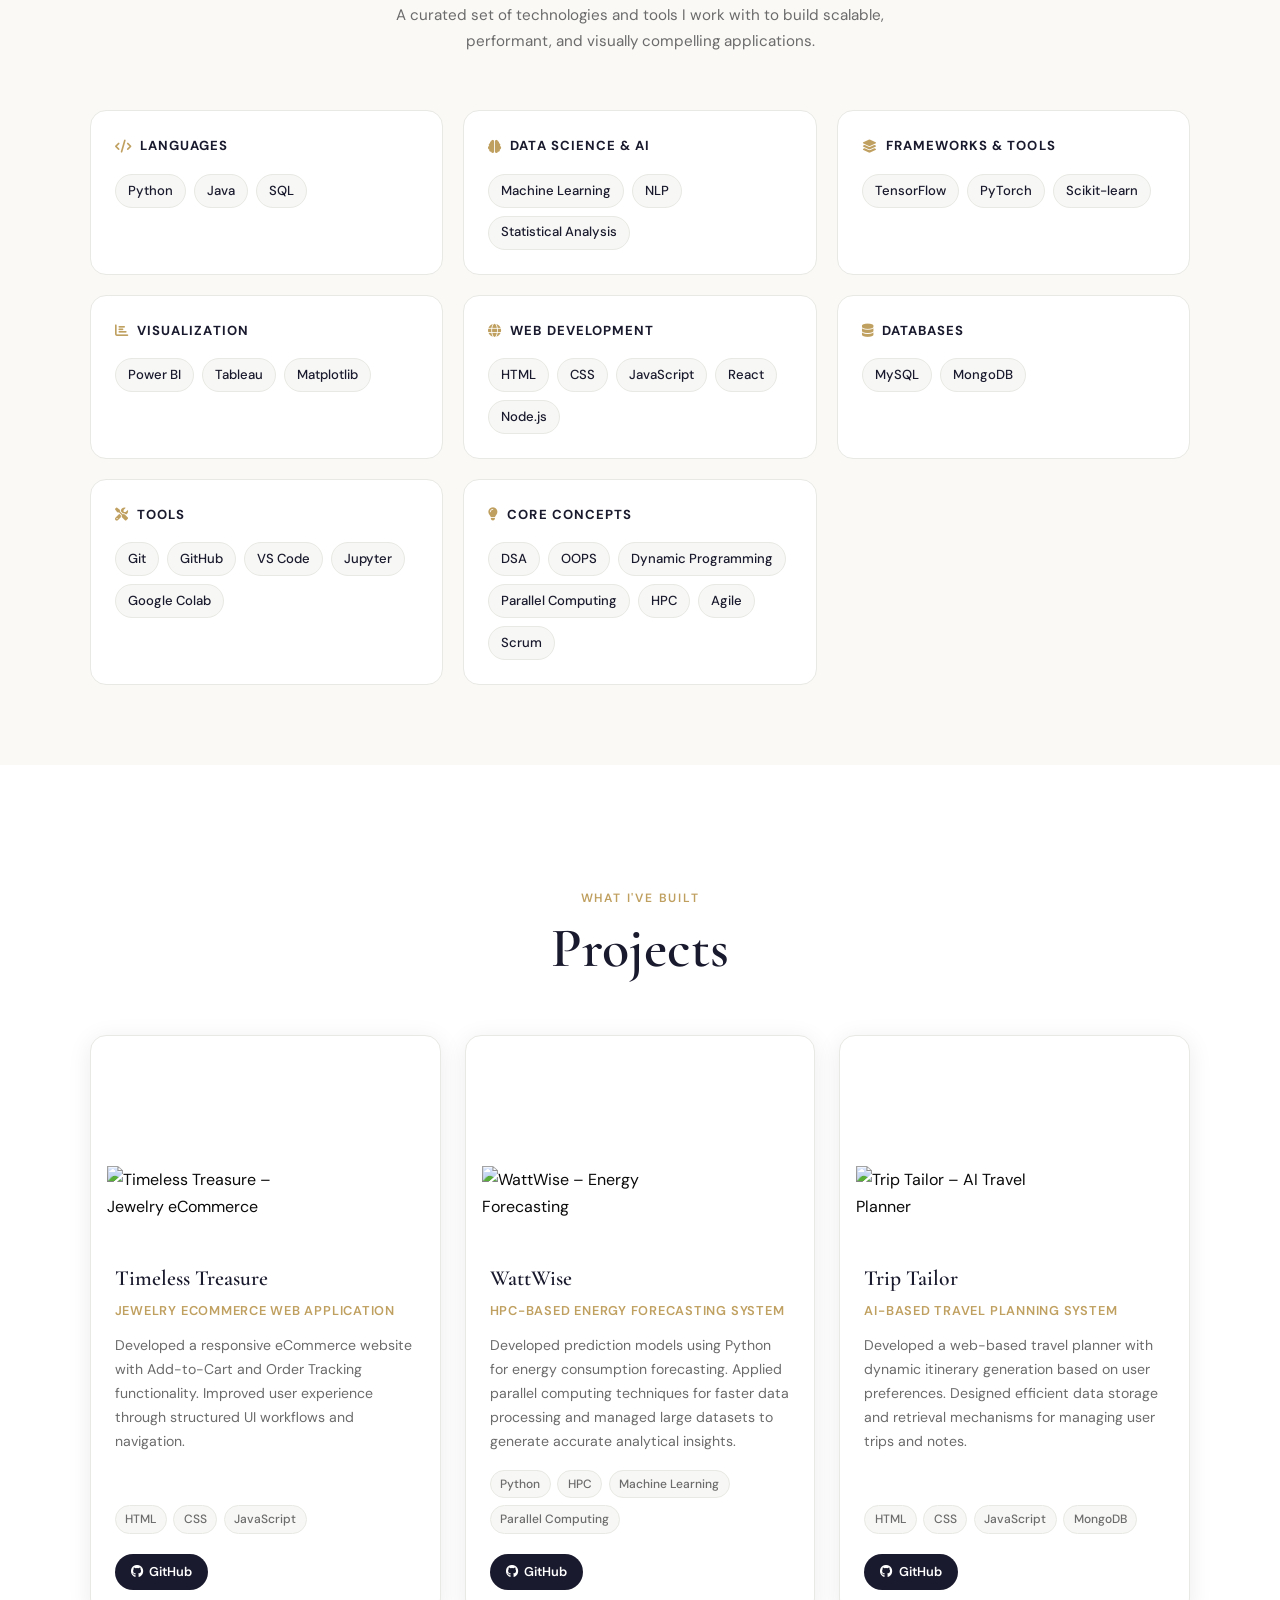
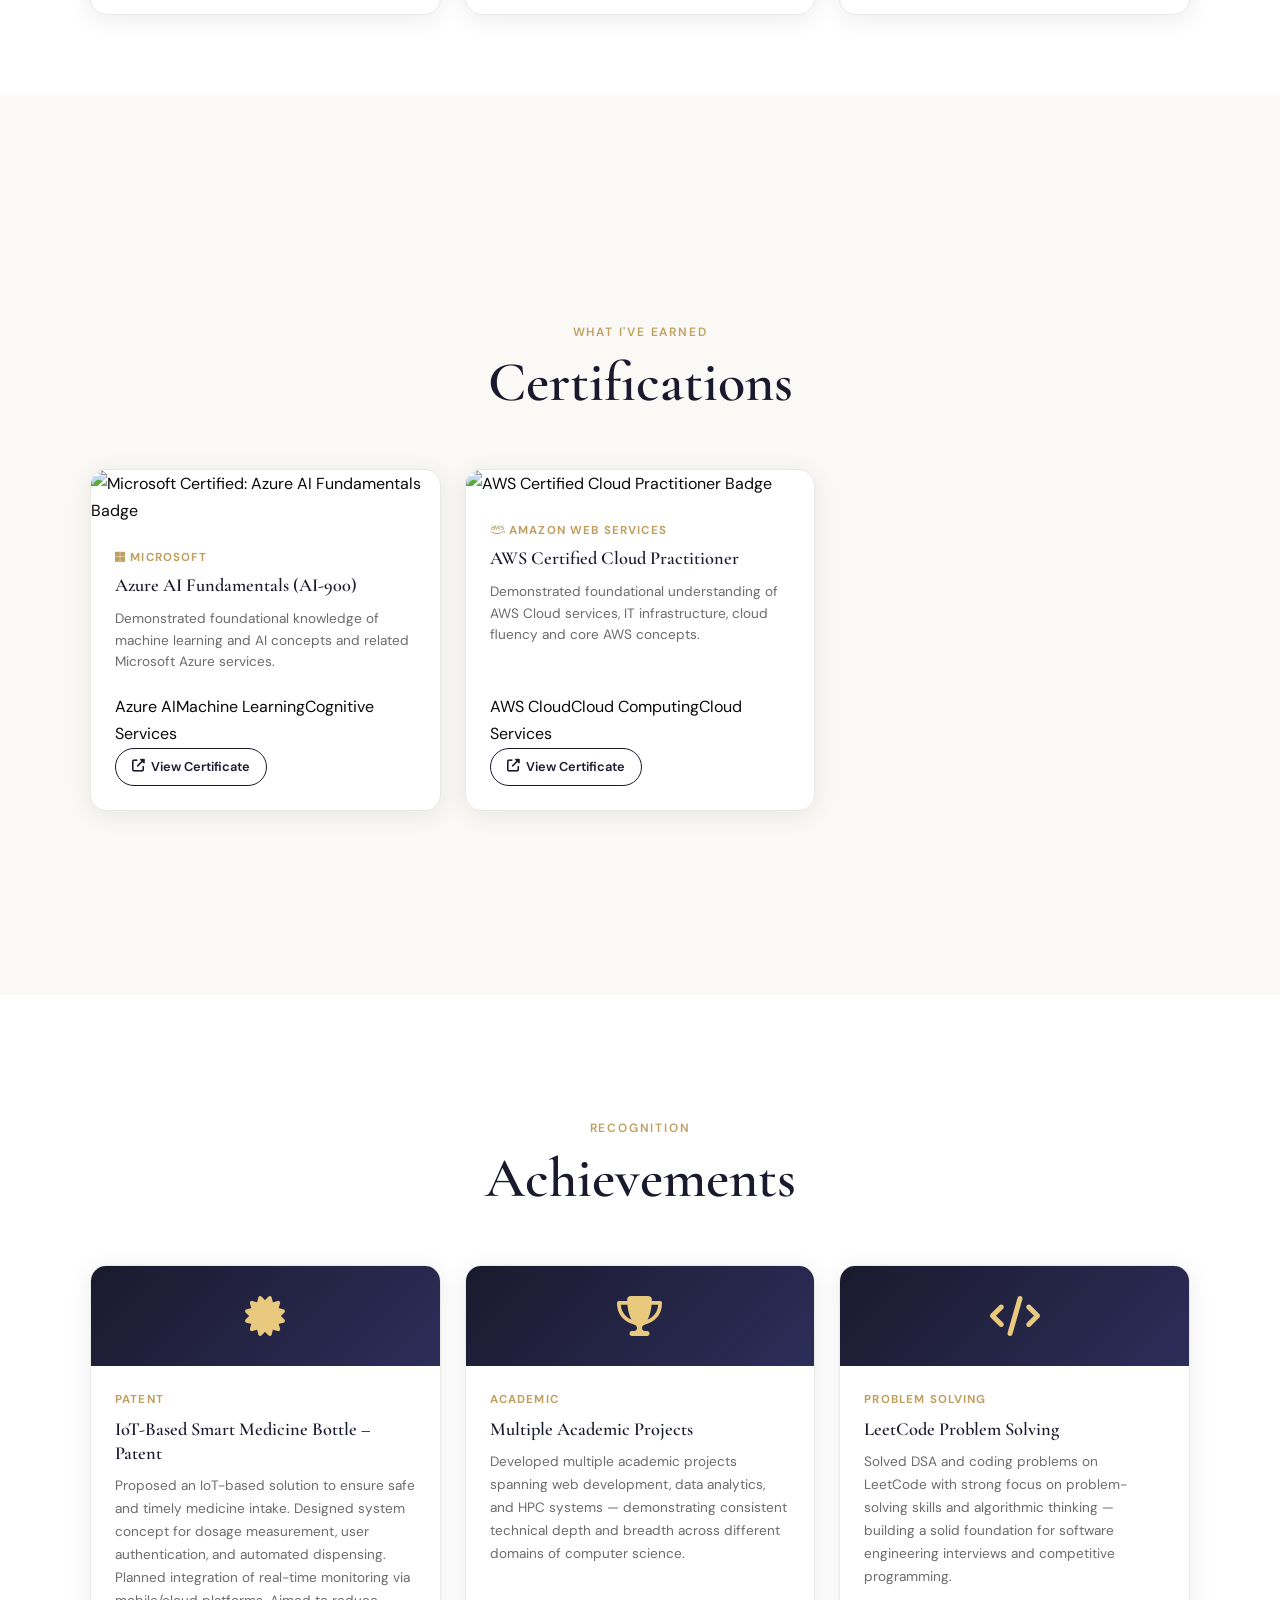
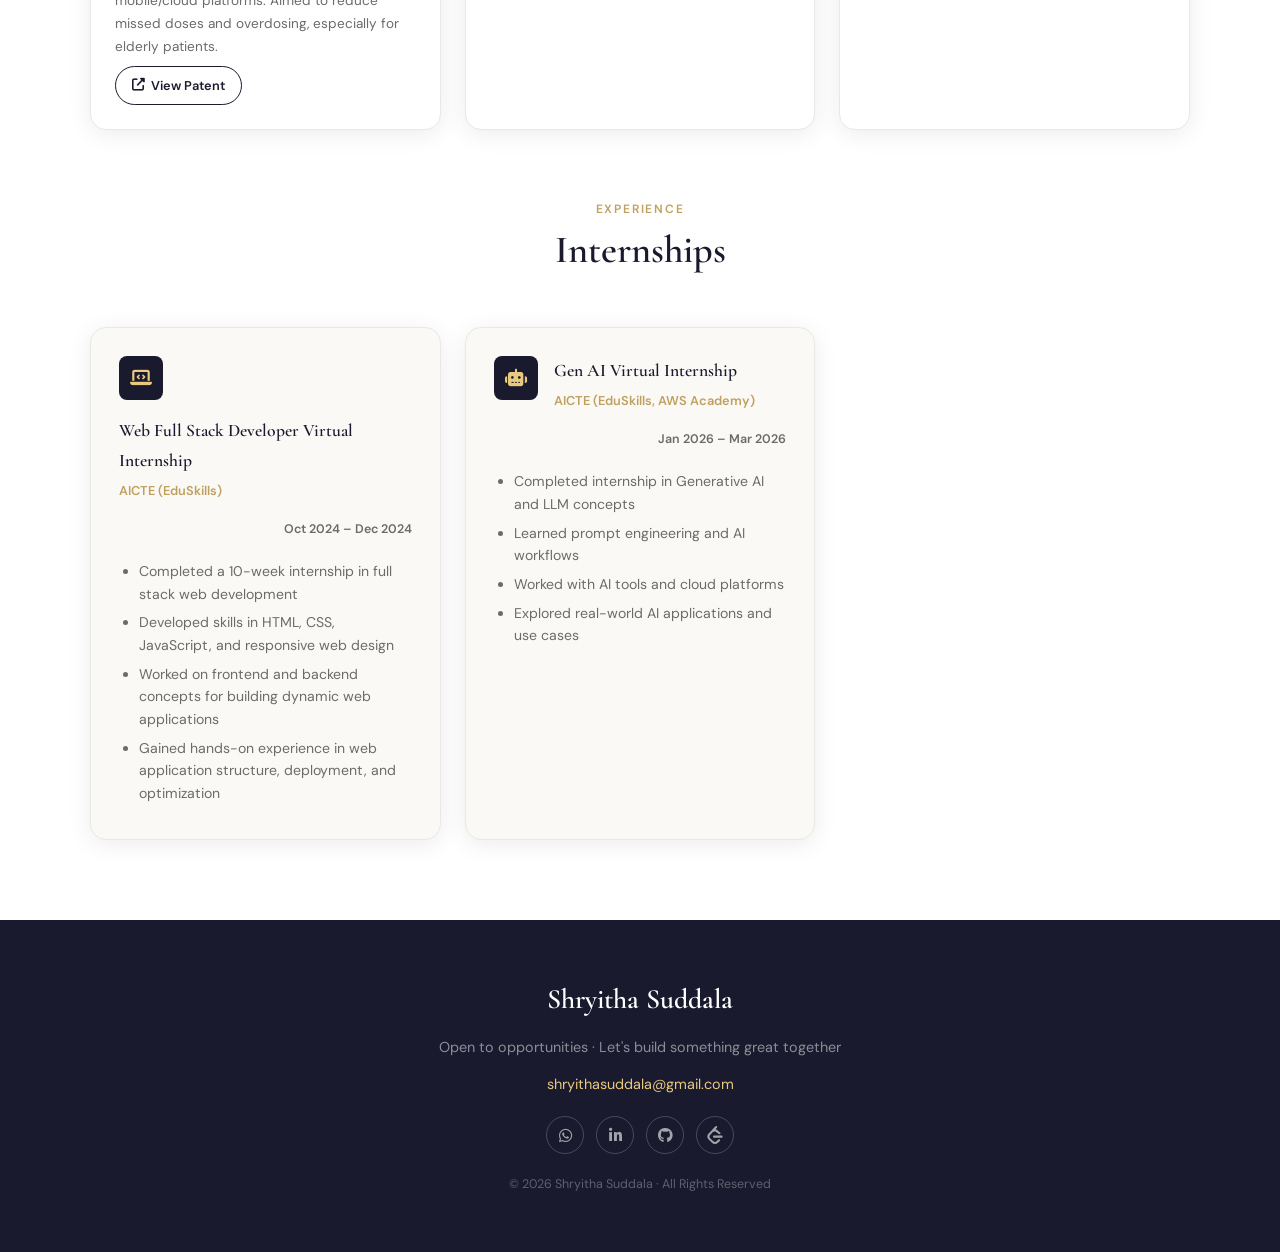
==== commit 1d4302b8: "Add Intermediate and SSC education details" ====
--- a/index.html
+++ b/index.html
@@ -135,6 +135,7 @@
         <h3>B.Tech – Computer Science & Engineering</h3>
         <p class="timeline-inst">SR University, Hanumakonda, Warangal</p>
         <div class="timeline-cgpa">CGPA: 9.544 / 10</div>
+        <p class="timeline-note">Specializing in AI, Web Development, Data Science & HPC systems.</p>
       </div>
     </div>
 
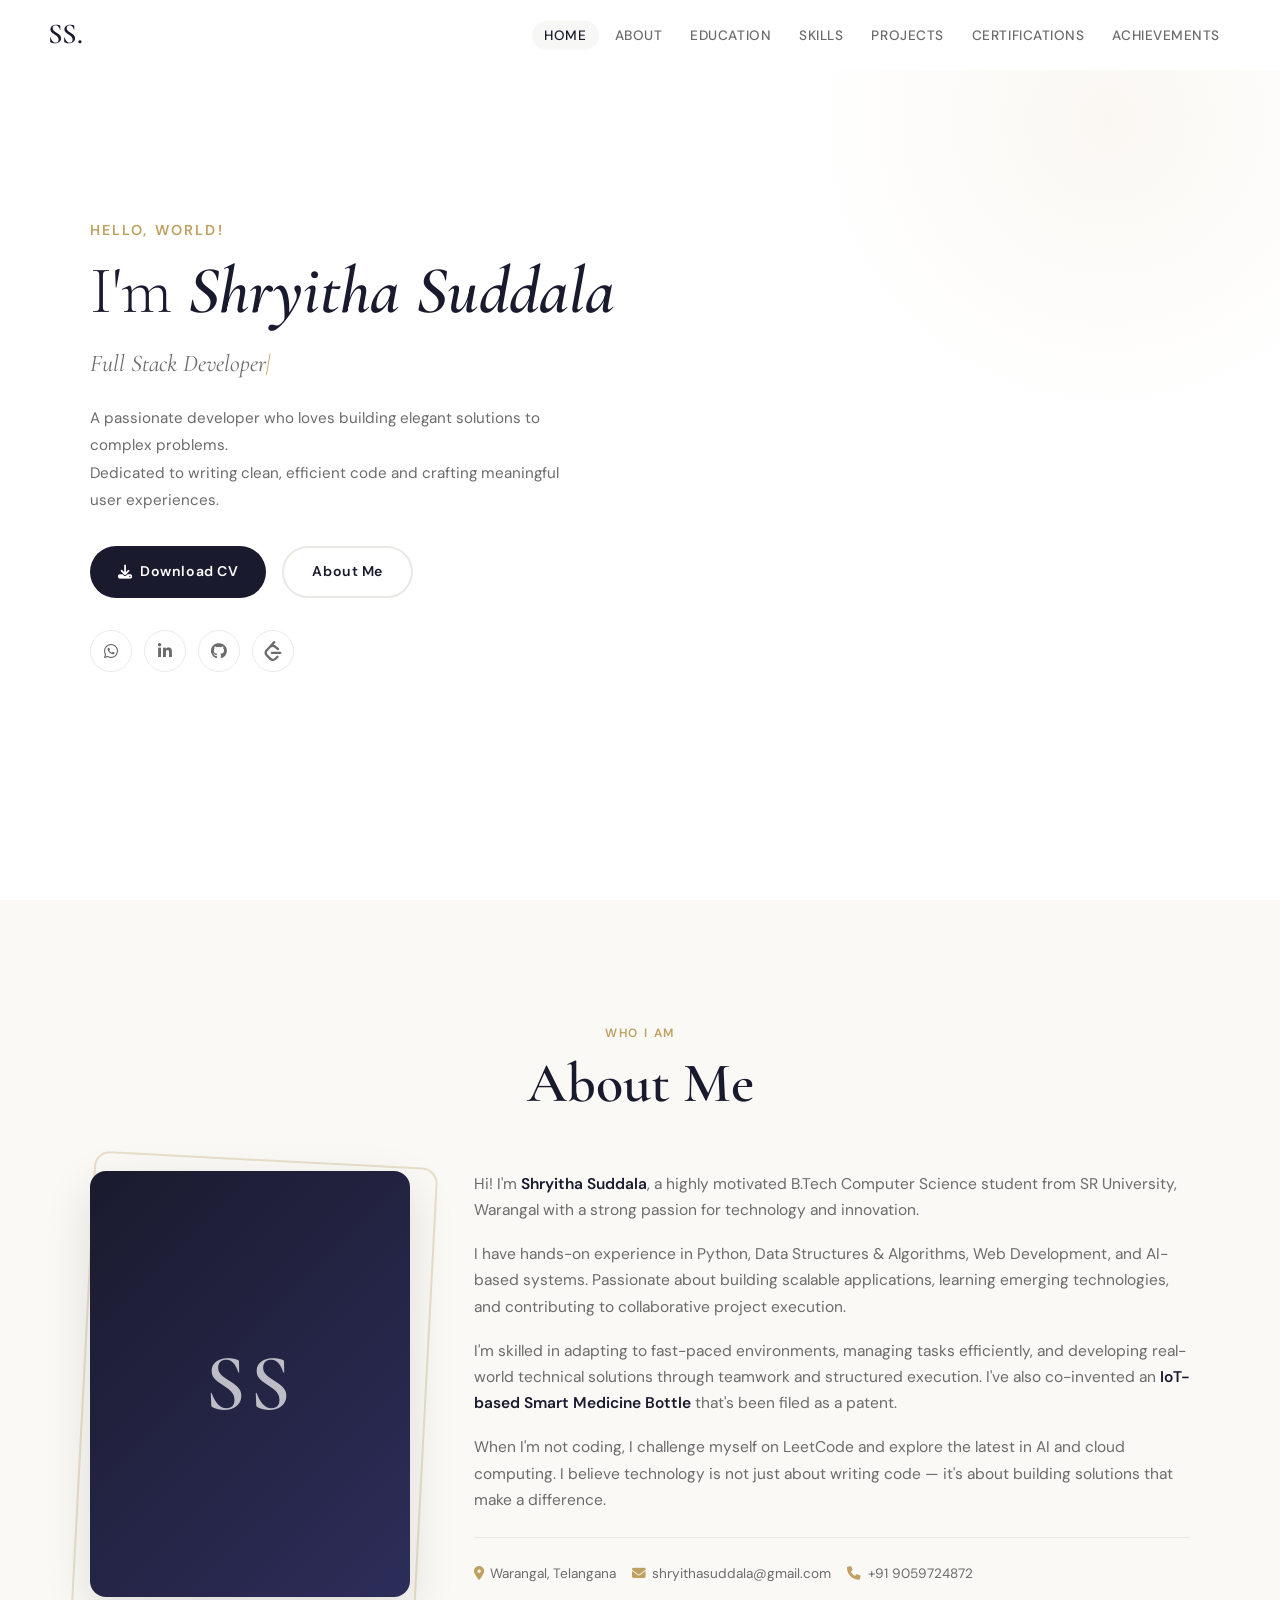
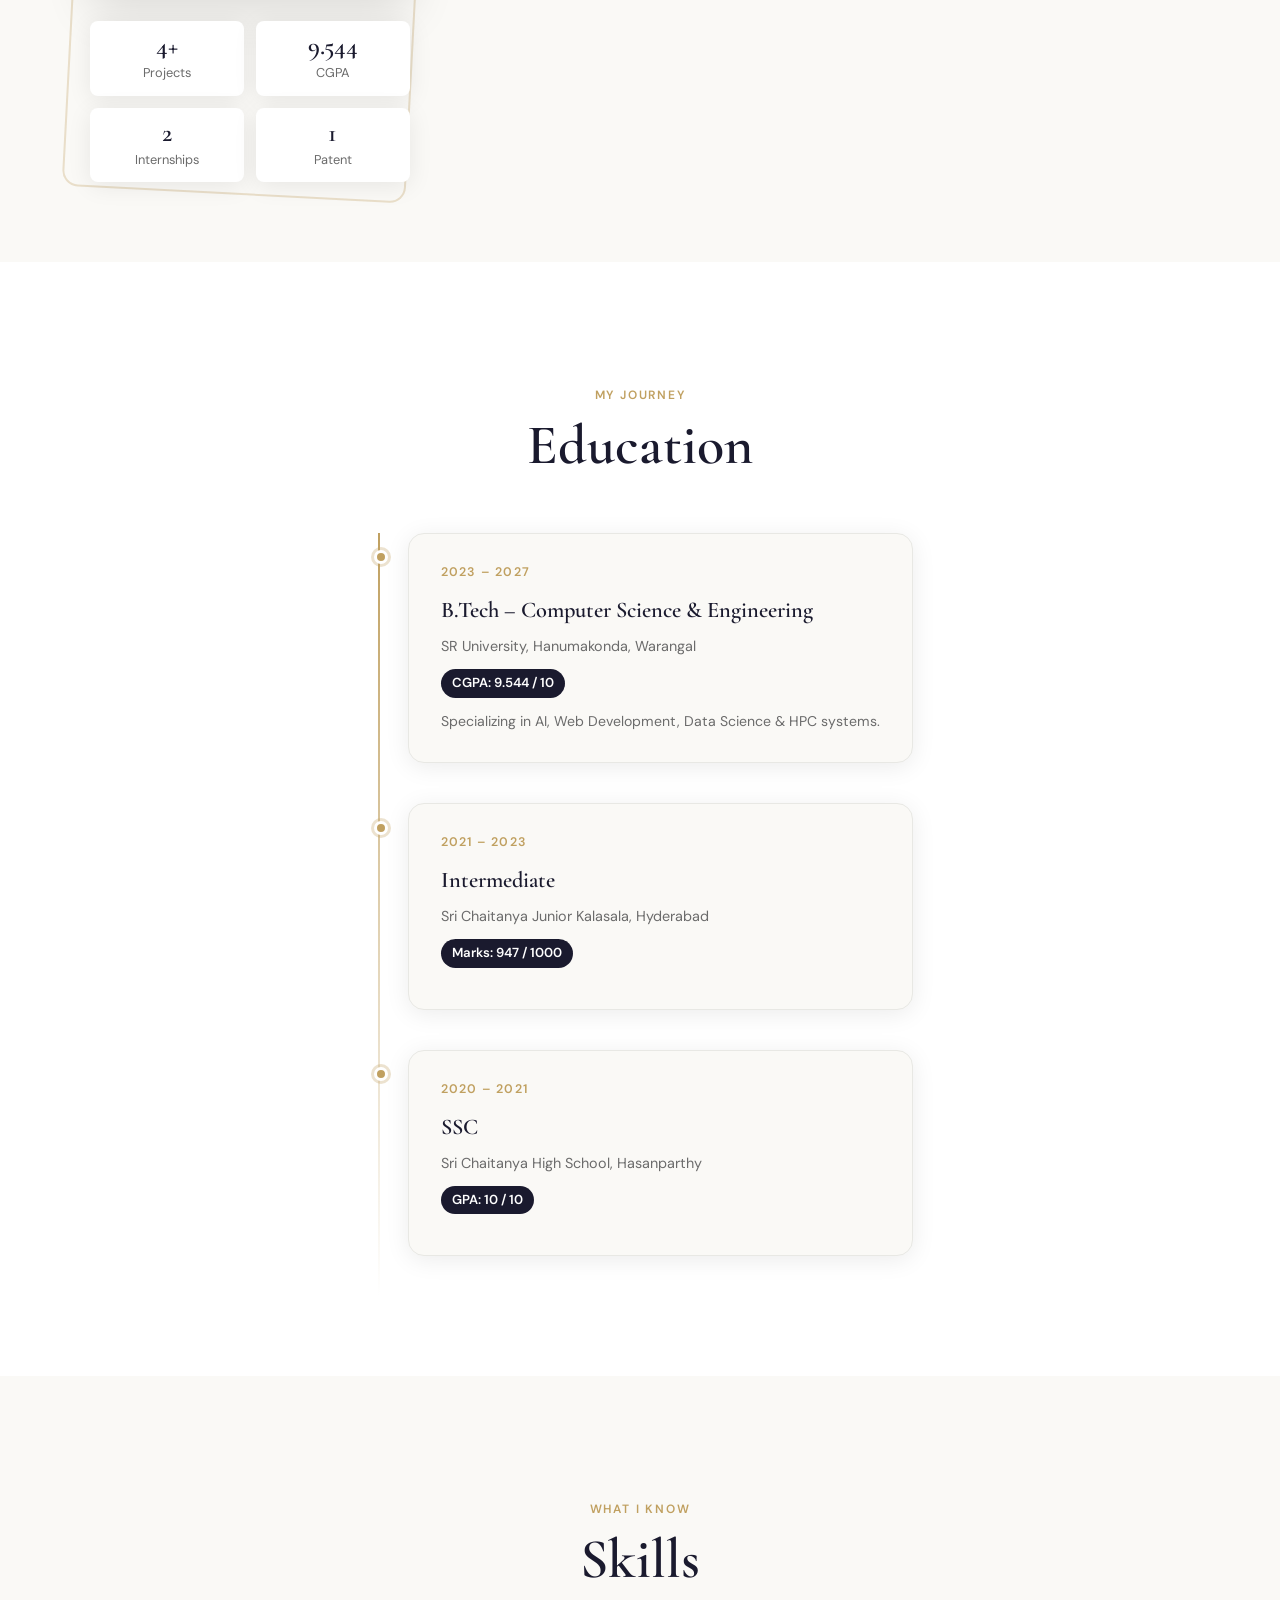
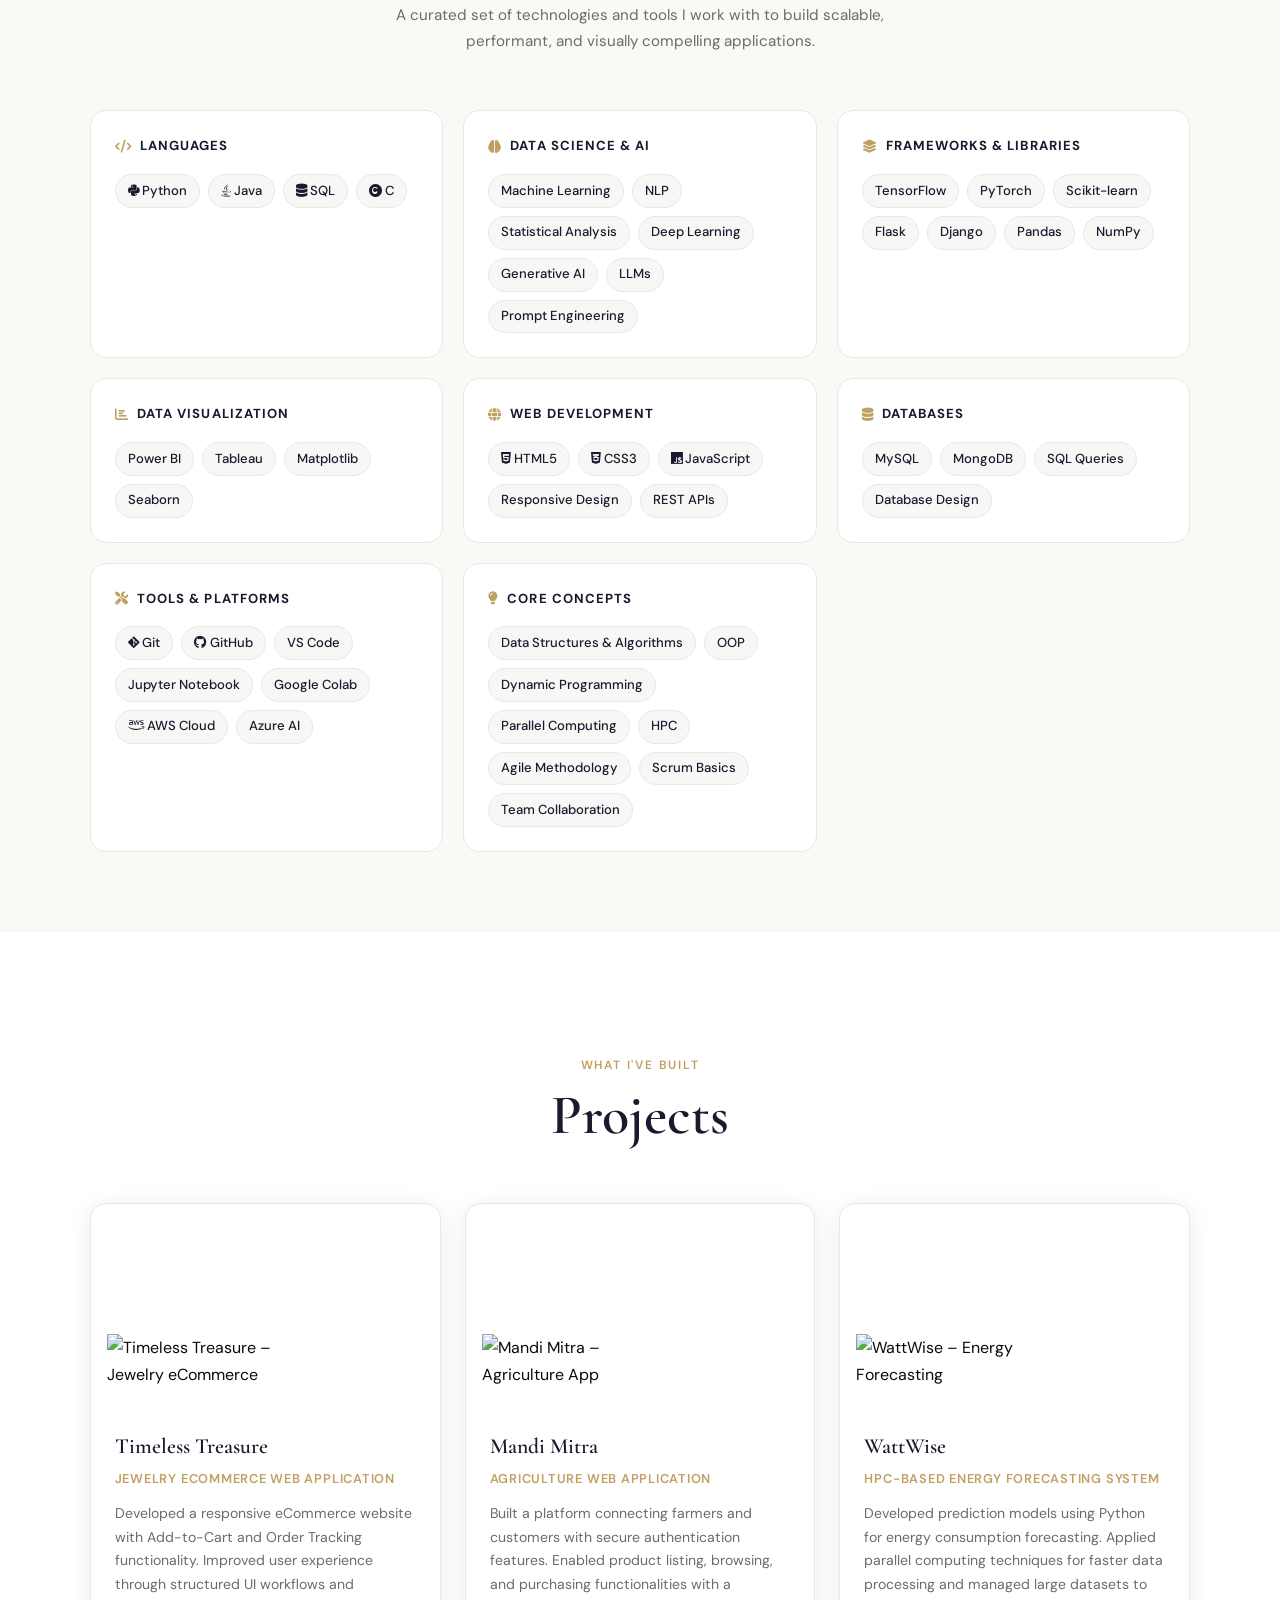
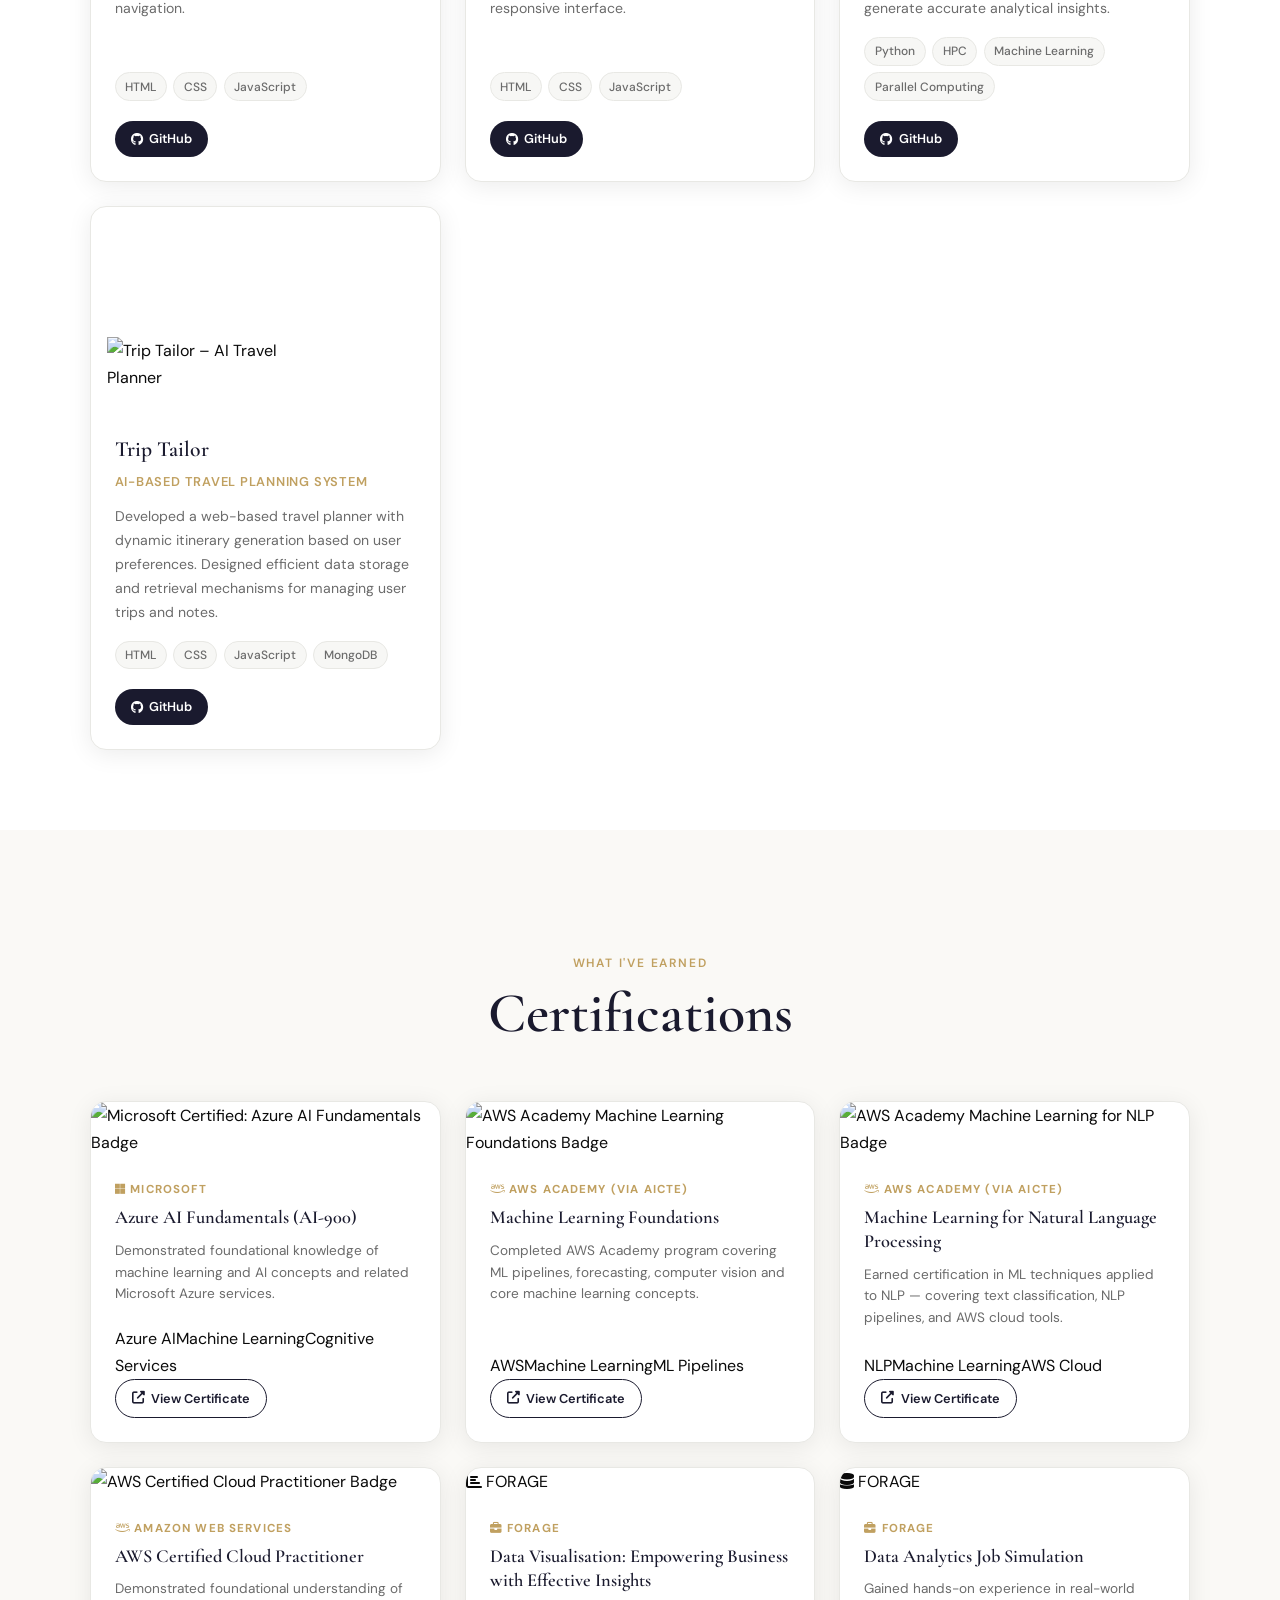
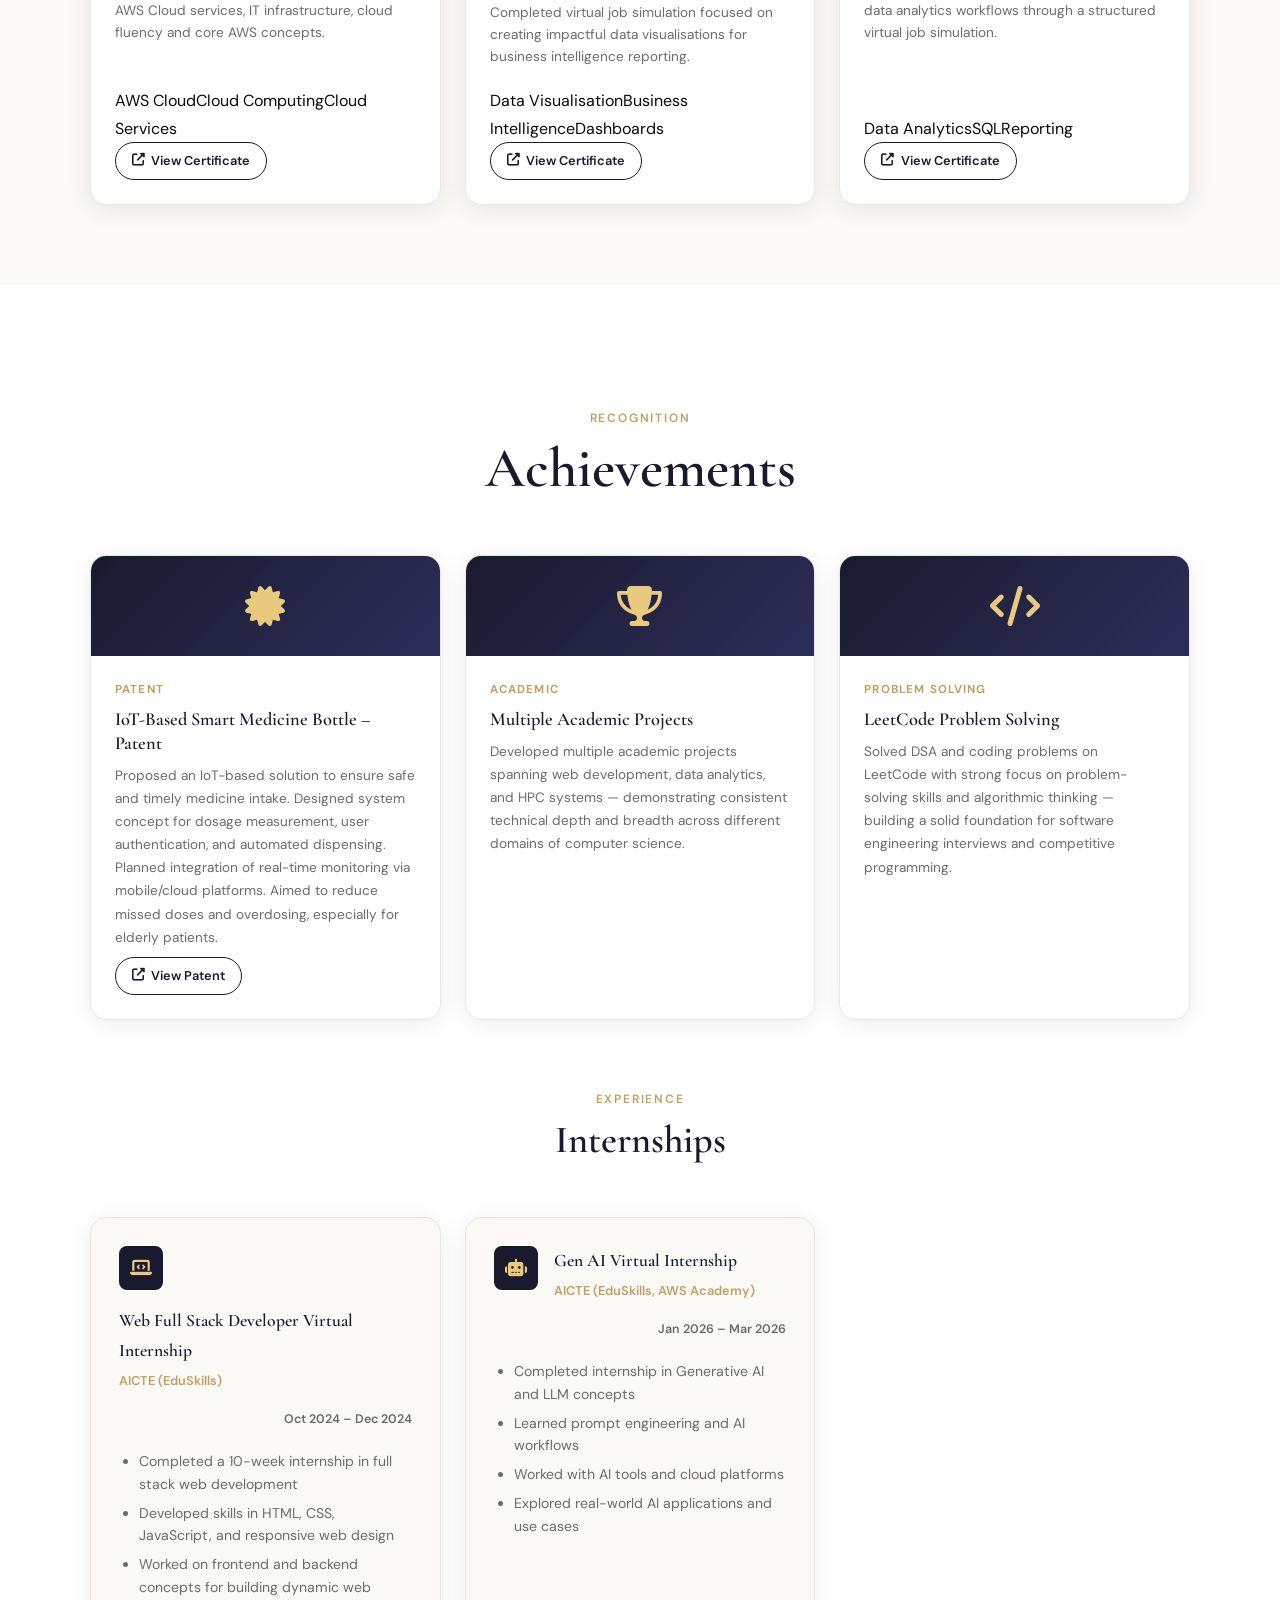
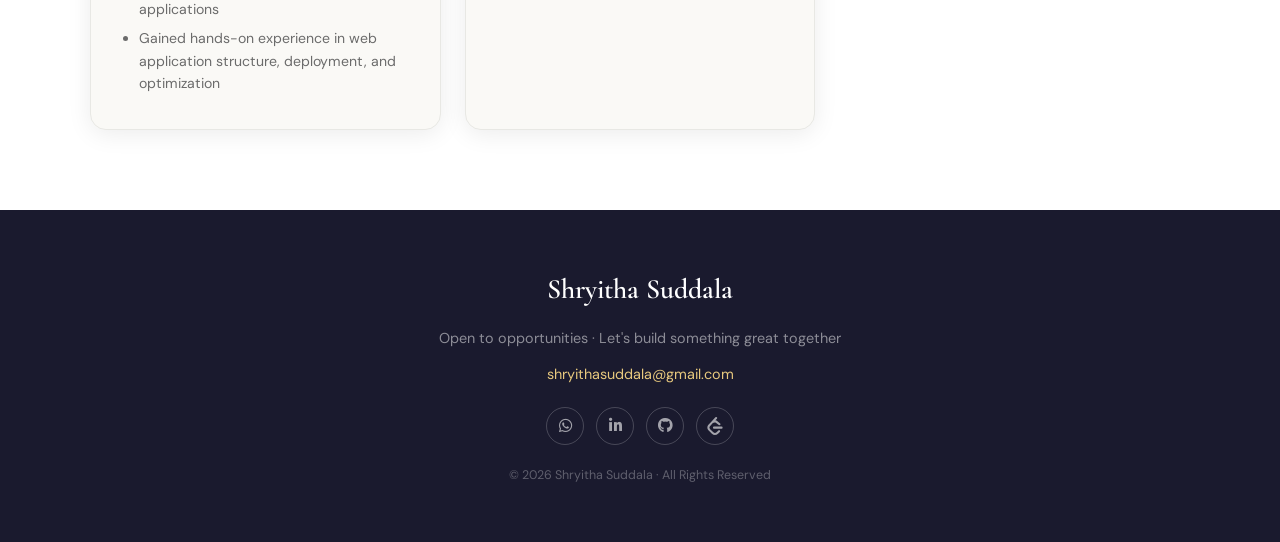
==== commit 7f5e51c6: "Fix broken Google Drive CV link and sync index.html with latest updates" ====
--- a/index.html
+++ b/index.html
@@ -14,7 +14,7 @@
 
   <!-- ===== NAVBAR ===== -->
   <nav class="navbar" id="navbar">
-    <div class="nav-logo">SS</div>
+    <div class="nav-logo">SS.</div>
     <ul class="nav-links" id="navLinks">
       <li><a href="#home" class="nav-link active">Home</a></li>
       <li><a href="#about" class="nav-link">About</a></li>
@@ -23,7 +23,6 @@
       <li><a href="#projects" class="nav-link">Projects</a></li>
       <li><a href="#certifications" class="nav-link">Certifications</a></li>
       <li><a href="#achievements" class="nav-link">Achievements</a></li>
-      <li><a href="#internships" class="nav-link">Internships</a></li>
     </ul>
     <button class="hamburger" id="hamburger" aria-label="Toggle menu">
       <span></span><span></span><span></span>
@@ -46,7 +45,7 @@
         Dedicated to writing clean, efficient code and crafting meaningful user experiences.
       </p>
       <div class="home-actions animate-fade-up" style="animation-delay:0.7s">
-        <a href="https://drive.google.com/file/d/1fF_ihUireSo1hw-BW7EMB_pGCzic6ZVl/view?usp=sharing" class="btn-primary" download>
+        <a href="https://drive.google.com/file/d/1ojfJMhHN8YXNkI0V2xDcoxaCzuLthQD6/view?usp=sharing" class="btn-primary" target="_blank">
           <i class="fas fa-download"></i> Download CV
         </a>
         <a href="#about" class="btn-outline">About Me</a>
@@ -58,10 +57,10 @@
         <a href="https://www.linkedin.com/in/suddala-shryitha-26a738295/" target="_blank" title="LinkedIn" class="social-icon">
           <i class="fab fa-linkedin-in"></i>
         </a>
-        <a href="https://github.com/shryithasuddala" target="_blank" title="GitHub" class="social-icon">
+        <a href="https://github.com/shryitha" target="_blank" title="GitHub" class="social-icon">
           <i class="fab fa-github"></i>
         </a>
-        <a href="https://leetcode.com/u/udMA1w84iy/" target="_blank" title="LeetCode" class="social-icon leetcode-icon">
+        <a href="https://leetcode.com/shryitha" target="_blank" title="LeetCode" class="social-icon leetcode-icon">
           <!-- LeetCode custom SVG -->
           <svg viewBox="0 0 24 24" width="20" height="20" fill="currentColor">
             <path d="M13.483 0a1.374 1.374 0 0 0-.961.438L7.116 6.226l-3.854 4.126a5.266 5.266 0 0 0-1.209 2.104 5.35 5.35 0 0 0-.125.513 5.527 5.527 0 0 0 .062 2.362 5.83 5.83 0 0 0 .349 1.017 5.938 5.938 0 0 0 1.271 1.818l4.277 4.193.039.038c2.248 2.165 5.852 2.133 8.063-.074l2.396-2.392c.54-.54.54-1.414.003-1.955a1.378 1.378 0 0 0-1.951-.003l-2.396 2.392a3.021 3.021 0 0 1-4.205.038l-.02-.019-4.276-4.193c-.652-.64-.972-1.469-.948-2.263a2.68 2.68 0 0 1 .066-.523 2.545 2.545 0 0 1 .619-1.164L9.13 8.114c1.058-1.134 3.204-1.27 4.43-.278l3.501 2.831c.593.48 1.461.387 1.94-.207a1.384 1.384 0 0 0-.207-1.943l-3.5-2.831c-.8-.647-1.766-1.045-2.774-1.202l2.015-2.158A1.384 1.384 0 0 0 13.483 0zm-2.866 12.815a1.38 1.38 0 0 0-1.38 1.382 1.38 1.38 0 0 0 1.38 1.382H20.79a1.38 1.38 0 0 0 1.38-1.382 1.38 1.38 0 0 0-1.38-1.382z"/>
@@ -120,47 +119,44 @@
   </section>
 
   <!-- ===== EDUCATION ===== -->
-<section class="section education-section" id="education">
-  <div class="section-header">
-    <span class="section-label">My Journey</span>
-    <h2 class="section-title">Education</h2>
-  </div>
-
-  <div class="timeline">
-
-    <div class="timeline-item">
-      <div class="timeline-dot"></div>
-      <div class="timeline-card">
-        <div class="timeline-date">2023 – 2027</div>
-        <h3>B.Tech – Computer Science & Engineering</h3>
-        <p class="timeline-inst">SR University, Hanumakonda, Warangal</p>
-        <div class="timeline-cgpa">CGPA: 9.544 / 10</div>
-        <p class="timeline-note">Specializing in AI, Web Development, Data Science & HPC systems.</p>
-      </div>
-    </div>
-
-    <div class="timeline-item">
-      <div class="timeline-dot"></div>
-      <div class="timeline-card">
-        <div class="timeline-date">2021 – 2023</div>
-        <h3>Intermediate</h3>
-        <p class="timeline-inst">Sri Chaitanya Junior Kalasala, Hyderabad</p>
-        <div class="timeline-cgpa">Marks: 947 / 1000</div>
-      </div>
-    </div>
-
-    <div class="timeline-item">
-      <div class="timeline-dot"></div>
-      <div class="timeline-card">
-        <div class="timeline-date">2020 – 2021</div>
-        <h3>SSC</h3>
-        <p class="timeline-inst">Sri Chaitanya High School, Hasanparthy</p>
-        <div class="timeline-cgpa">GPA: 10 / 10</div>
-      </div>
-    </div>
-
-  </div>
-</section>
+  <section class="section education-section" id="education">
+    <div class="section-header">
+      <span class="section-label">My Journey</span>
+      <h2 class="section-title">Education</h2>
+    </div>
+    <div class="timeline">
+      <div class="timeline-item">
+        <div class="timeline-dot"></div>
+        <div class="timeline-card">
+          <div class="timeline-date">2023 – 2027</div>
+          <h3>B.Tech – Computer Science & Engineering</h3>
+          <p class="timeline-inst">SR University, Hanumakonda, Warangal</p>
+          <div class="timeline-cgpa">CGPA: 9.544 / 10</div>
+          <p class="timeline-note">Specializing in AI, Web Development, Data Science & HPC systems.</p>
+        </div>
+      </div>
+
+      <div class="timeline-item">
+        <div class="timeline-dot"></div>
+        <div class="timeline-card">
+          <div class="timeline-date">2021 – 2023</div>
+          <h3>Intermediate</h3>
+          <p class="timeline-inst">Sri Chaitanya Junior Kalasala, Hyderabad</p>
+          <div class="timeline-cgpa">Marks: 947 / 1000</div>
+        </div>
+      </div>
+
+      <div class="timeline-item">
+        <div class="timeline-dot"></div>
+        <div class="timeline-card">
+          <div class="timeline-date">2020 – 2021</div>
+          <h3>SSC</h3>
+          <p class="timeline-inst">Sri Chaitanya High School, Hasanparthy</p>
+          <div class="timeline-cgpa">GPA: 10 / 10</div>
+        </div>
+      </div>
+    </div>
+  </section>
 
   <!-- ===== SKILLS ===== -->
   <section class="section skills-section" id="skills">
@@ -170,54 +166,101 @@
       <p class="section-sub">A curated set of technologies and tools I work with to build scalable, performant, and visually compelling applications.</p>
     </div>
     <div class="skills-grid">
+
       <div class="skill-group">
         <div class="skill-group-header"><i class="fas fa-code"></i> Languages</div>
         <div class="skill-tags">
-          <span>Python</span><span>Java</span><span>SQL</span>
-        </div>
-      </div>
+          <span><i class="fab fa-python"></i> Python</span>
+          <span><i class="fab fa-java"></i> Java</span>
+          <span><i class="fas fa-database"></i> SQL</span>
+          <span><i class="fas fa-copyright"></i> C</span>
+        </div>
+      </div>
+
       <div class="skill-group">
         <div class="skill-group-header"><i class="fas fa-brain"></i> Data Science & AI</div>
         <div class="skill-tags">
-          <span>Machine Learning</span><span>NLP</span><span>Statistical Analysis</span>
-        </div>
-      </div>
-      <div class="skill-group">
-        <div class="skill-group-header"><i class="fas fa-layer-group"></i> Frameworks & Tools</div>
-        <div class="skill-tags">
-          <span>TensorFlow</span><span>PyTorch</span><span>Scikit-learn</span>
-        </div>
-      </div>
-      <div class="skill-group">
-        <div class="skill-group-header"><i class="fas fa-chart-bar"></i> Visualization</div>
-        <div class="skill-tags">
-          <span>Power BI</span><span>Tableau</span><span>Matplotlib</span>
-        </div>
-      </div>
+          <span>Machine Learning</span>
+          <span>NLP</span>
+          <span>Statistical Analysis</span>
+          <span>Deep Learning</span>
+          <span>Generative AI</span>
+          <span>LLMs</span>
+          <span>Prompt Engineering</span>
+        </div>
+      </div>
+
+      <div class="skill-group">
+        <div class="skill-group-header"><i class="fas fa-layer-group"></i> Frameworks & Libraries</div>
+        <div class="skill-tags">
+          <span>TensorFlow</span>
+          <span>PyTorch</span>
+          <span>Scikit-learn</span>
+          <span>Flask</span>
+          <span>Django</span>
+          <span>Pandas</span>
+          <span>NumPy</span>
+        </div>
+      </div>
+
+      <div class="skill-group">
+        <div class="skill-group-header"><i class="fas fa-chart-bar"></i> Data Visualization</div>
+        <div class="skill-tags">
+          <span>Power BI</span>
+          <span>Tableau</span>
+          <span>Matplotlib</span>
+          <span>Seaborn</span>
+        </div>
+      </div>
+
       <div class="skill-group">
         <div class="skill-group-header"><i class="fas fa-globe"></i> Web Development</div>
         <div class="skill-tags">
-          <span>HTML</span><span>CSS</span><span>JavaScript</span><span>React</span><span>Node.js</span>
-        </div>
-      </div>
+          <span><i class="fab fa-html5"></i> HTML5</span>
+          <span><i class="fab fa-css3-alt"></i> CSS3</span>
+          <span><i class="fab fa-js"></i> JavaScript</span>
+          <span>Responsive Design</span>
+          <span>REST APIs</span>
+        </div>
+      </div>
+
       <div class="skill-group">
         <div class="skill-group-header"><i class="fas fa-database"></i> Databases</div>
         <div class="skill-tags">
-          <span>MySQL</span><span>MongoDB</span>
-        </div>
-      </div>
-      <div class="skill-group">
-        <div class="skill-group-header"><i class="fas fa-tools"></i> Tools</div>
-        <div class="skill-tags">
-          <span>Git</span><span>GitHub</span><span>VS Code</span><span>Jupyter</span><span>Google Colab</span>
-        </div>
-      </div>
+          <span>MySQL</span>
+          <span>MongoDB</span>
+          <span>SQL Queries</span>
+          <span>Database Design</span>
+        </div>
+      </div>
+
+      <div class="skill-group">
+        <div class="skill-group-header"><i class="fas fa-tools"></i> Tools & Platforms</div>
+        <div class="skill-tags">
+          <span><i class="fab fa-git-alt"></i> Git</span>
+          <span><i class="fab fa-github"></i> GitHub</span>
+          <span>VS Code</span>
+          <span>Jupyter Notebook</span>
+          <span>Google Colab</span>
+          <span><i class="fab fa-aws"></i> AWS Cloud</span>
+          <span>Azure AI</span>
+        </div>
+      </div>
+
       <div class="skill-group">
         <div class="skill-group-header"><i class="fas fa-lightbulb"></i> Core Concepts</div>
         <div class="skill-tags">
-          <span>DSA</span><span>OOPS</span><span>Dynamic Programming</span><span>Parallel Computing</span><span>HPC</span><span>Agile</span><span>Scrum</span>
-        </div>
-      </div>
+          <span>Data Structures & Algorithms</span>
+          <span>OOP</span>
+          <span>Dynamic Programming</span>
+          <span>Parallel Computing</span>
+          <span>HPC</span>
+          <span>Agile Methodology</span>
+          <span>Scrum Basics</span>
+          <span>Team Collaboration</span>
+        </div>
+      </div>
+
     </div>
   </section>
 
@@ -245,12 +288,12 @@
             <span>HTML</span><span>CSS</span><span>JavaScript</span>
           </div>
           <div class="project-links">
-            <a href="https://github.com/SHRYITHA/TIMELESS-TRESSURES-HCI" target="_blank" class="project-btn"><i class="fab fa-github"></i> GitHub</a>
-          </div>
-        </div>
-      </div>
-
-      <!-- Mandi Mitra
+            <a href="https://github.com/Shryitha/timeless-treasure" target="_blank" class="project-btn"><i class="fab fa-github"></i> GitHub</a>
+          </div>
+        </div>
+      </div>
+
+      <!-- Mandi Mitra -->
       <div class="project-card">
         <div class="project-img">
           <img src="https://images.unsplash.com/photo-1574323347407-f5e1ad6d020b?w=600&q=80&fit=crop" alt="Mandi Mitra – Agriculture App" loading="lazy" />
@@ -269,7 +312,7 @@
             <a href="https://github.com/Shryitha/mandi-mitra" target="_blank" class="project-btn"><i class="fab fa-github"></i> GitHub</a>
           </div>
         </div>
-      </div> -->
+      </div>
 
       <!-- WattWise -->
       <div class="project-card">
@@ -287,7 +330,7 @@
             <span>Python</span><span>HPC</span><span>Machine Learning</span><span>Parallel Computing</span>
           </div>
           <div class="project-links">
-            <a href="https://github.com/shryithasuddala/wattwise" target="_blank" class="project-btn"><i class="fab fa-github"></i> GitHub</a>
+            <a href="https://github.com/Shryitha/wattwise" target="_blank" class="project-btn"><i class="fab fa-github"></i> GitHub</a>
           </div>
         </div>
       </div>
@@ -308,7 +351,7 @@
             <span>HTML</span><span>CSS</span><span>JavaScript</span><span>MongoDB</span>
           </div>
           <div class="project-links">
-            <a href="https://github.com/Shryitha/trip-tailor" target="_blank" class="project-btn"><i class="fab fa-github"></i> GitHub</a>
+            <a href="https://github.com/shryithasuddala/triptrailor" target="_blank" class="project-btn"><i class="fab fa-github"></i> GitHub</a>
           </div>
         </div>
       </div>
@@ -341,10 +384,53 @@
           <div class="cert-skills">
             <span>Azure AI</span><span>Machine Learning</span><span>Cognitive Services</span>
           </div>
-          <a href="https://drive.google.com/file/d/1qxmblv63LszvozCiMunoJ-3ifPDb2Ehw/view?usp=sharing" class="cert-btn" target="_blank"><i class="fas fa-external-link-alt"></i> View Certificate</a>
-        </div>
-      </div>
-
+          <a href="https://learn.microsoft.com/en-us/credentials/certifications/azure-ai-fundamentals/" class="cert-btn" target="_blank"><i class="fas fa-external-link-alt"></i> View Certificate</a>
+        </div>
+      </div>
+
+      <!-- AWS ML Foundations -->
+      <div class="cert-card">
+        <div class="cert-badge-wrap">
+          <img
+            src="https://images.credly.com/images/727c2754-d727-4e27-a1aa-3de2425ce239/blob"
+            alt="AWS Academy Machine Learning Foundations Badge"
+            class="cert-badge-img"
+            loading="lazy"
+          />
+        </div>
+        <div class="cert-body">
+          <span class="cert-issuer"><i class="fab fa-aws"></i> AWS Academy (via AICTE)</span>
+          <h3>Machine Learning Foundations</h3>
+          <p class="cert-desc">Completed AWS Academy program covering ML pipelines, forecasting, computer vision and core machine learning concepts.</p>
+          <div class="cert-skills">
+            <span>AWS</span><span>Machine Learning</span><span>ML Pipelines</span>
+          </div>
+          <a href="https://www.credly.com/org/amazon-web-services/badge/aws-academy-graduate-aws-academy-machine-learning-foundations" class="cert-btn" target="_blank"><i class="fas fa-external-link-alt"></i> View Certificate</a>
+        </div>
+      </div>
+
+      <!-- AWS ML for NLP -->
+      <div class="cert-card">
+        <div class="cert-badge-wrap">
+          <img
+            src="https://images.credly.com/images/683b2e3c-0d28-42a2-ab84-7203a209f9d0/blob"
+            alt="AWS Academy Machine Learning for NLP Badge"
+            class="cert-badge-img"
+            loading="lazy"
+          />
+        </div>
+        <div class="cert-body">
+          <span class="cert-issuer"><i class="fab fa-aws"></i> AWS Academy (via AICTE)</span>
+          <h3>Machine Learning for Natural Language Processing</h3>
+          <p class="cert-desc">Earned certification in ML techniques applied to NLP — covering text classification, NLP pipelines, and AWS cloud tools.</p>
+          <div class="cert-skills">
+            <span>NLP</span><span>Machine Learning</span><span>AWS Cloud</span>
+          </div>
+          <a href="https://www.credly.com/org/amazon-web-services/badge/aws-academy-graduate-aws-academy-machine-learning-for-natural-language-processing" class="cert-btn" target="_blank"><i class="fas fa-external-link-alt"></i> View Certificate</a>
+        </div>
+      </div>
+
+      <!-- AWS Cloud Practitioner -->
       <div class="cert-card">
         <div class="cert-badge-wrap">
           <img
@@ -361,13 +447,50 @@
           <div class="cert-skills">
             <span>AWS Cloud</span><span>Cloud Computing</span><span>Cloud Services</span>
           </div>
-          <a href="https://drive.google.com/file/d/1r-pL9EwgOcaRZgMUkL1jCfOHI2Ajt1E1/view?usp=drive_link" class="cert-btn" target="_blank"><i class="fas fa-external-link-alt"></i> View Certificate</a>
-        </div>
-      </div>
-      
+          <a href="https://www.credly.com/org/amazon-web-services/badge/aws-certified-cloud-practitioner" class="cert-btn" target="_blank"><i class="fas fa-external-link-alt"></i> View Certificate</a>
+        </div>
+      </div>
+
+      <!-- Forage Data Visualisation -->
+      <div class="cert-card">
+        <div class="cert-badge-wrap forage-badge">
+          <div class="forage-badge-inner">
+            <i class="fas fa-chart-bar"></i>
+            <span>FORAGE</span>
+          </div>
+        </div>
+        <div class="cert-body">
+          <span class="cert-issuer"><i class="fas fa-briefcase"></i> Forage</span>
+          <h3>Data Visualisation: Empowering Business with Effective Insights</h3>
+          <p class="cert-desc">Completed virtual job simulation focused on creating impactful data visualisations for business intelligence reporting.</p>
+          <div class="cert-skills">
+            <span>Data Visualisation</span><span>Business Intelligence</span><span>Dashboards</span>
+          </div>
+          <a href="https://www.theforage.com/" class="cert-btn" target="_blank"><i class="fas fa-external-link-alt"></i> View Certificate</a>
+        </div>
+      </div>
+
+      <!-- Forage Data Analytics -->
+      <div class="cert-card">
+        <div class="cert-badge-wrap forage-badge">
+          <div class="forage-badge-inner">
+            <i class="fas fa-database"></i>
+            <span>FORAGE</span>
+          </div>
+        </div>
+        <div class="cert-body">
+          <span class="cert-issuer"><i class="fas fa-briefcase"></i> Forage</span>
+          <h3>Data Analytics Job Simulation</h3>
+          <p class="cert-desc">Gained hands-on experience in real-world data analytics workflows through a structured virtual job simulation.</p>
+          <div class="cert-skills">
+            <span>Data Analytics</span><span>SQL</span><span>Reporting</span>
+          </div>
+          <a href="https://www.theforage.com/" class="cert-btn" target="_blank"><i class="fas fa-external-link-alt"></i> View Certificate</a>
+        </div>
+      </div>
+
     </div>
   </section>
-
 
   <!-- ===== ACHIEVEMENTS ===== -->
   <section class="section achievements-section" id="achievements">
@@ -385,7 +508,7 @@
           <div class="achievement-tag">Patent</div>
           <h3>IoT-Based Smart Medicine Bottle – Patent</h3>
           <p>Proposed an IoT-based solution to ensure safe and timely medicine intake. Designed system concept for dosage measurement, user authentication, and automated dispensing. Planned integration of real-time monitoring via mobile/cloud platforms. Aimed to reduce missed doses and overdosing, especially for elderly patients.</p>
-          <a href="https://drive.google.com/file/d/1qfmEj9VOVh_5J4hSzknnYd3RyV2wv922/view?usp=sharing" class="cert-btn" target="_blank"><i class="fas fa-external-link-alt"></i> View Patent</a>
+          <a href="#" class="cert-btn" target="_blank"><i class="fas fa-external-link-alt"></i> View Patent</a>
         </div>
       </div>
 
@@ -414,7 +537,7 @@
     </div>
 
     <!-- Internships inside achievements for completeness -->
-    <div class="section-header" style="margin-top:4rem;" id="internships">
+    <div class="section-header" style="margin-top:4rem;">
       <span class="section-label">Experience</span>
       <h2 class="section-title" style="font-size:clamp(1.6rem,3vw,2.4rem);">Internships</h2>
     </div>
@@ -462,7 +585,7 @@
       <a href="mailto:shryithasuddala@gmail.com" class="footer-email">shryithasuddala@gmail.com</a>
       <div class="footer-socials">
         <a href="https://wa.me/919059724872" target="_blank" title="WhatsApp"><i class="fab fa-whatsapp"></i></a>
-        <a href="https://linkedin.com/in/shryitha-suddala" target="_blank" title="LinkedIn"><i class="fab fa-linkedin-in"></i></a>
+        <a href="https://www.linkedin.com/in/suddala-shryitha-26a738295/" target="_blank" title="LinkedIn"><i class="fab fa-linkedin-in"></i></a>
         <a href="https://github.com/shryitha" target="_blank" title="GitHub"><i class="fab fa-github"></i></a>
         <a href="https://leetcode.com/shryitha" target="_blank" title="LeetCode">
           <svg viewBox="0 0 24 24" width="18" height="18" fill="currentColor">
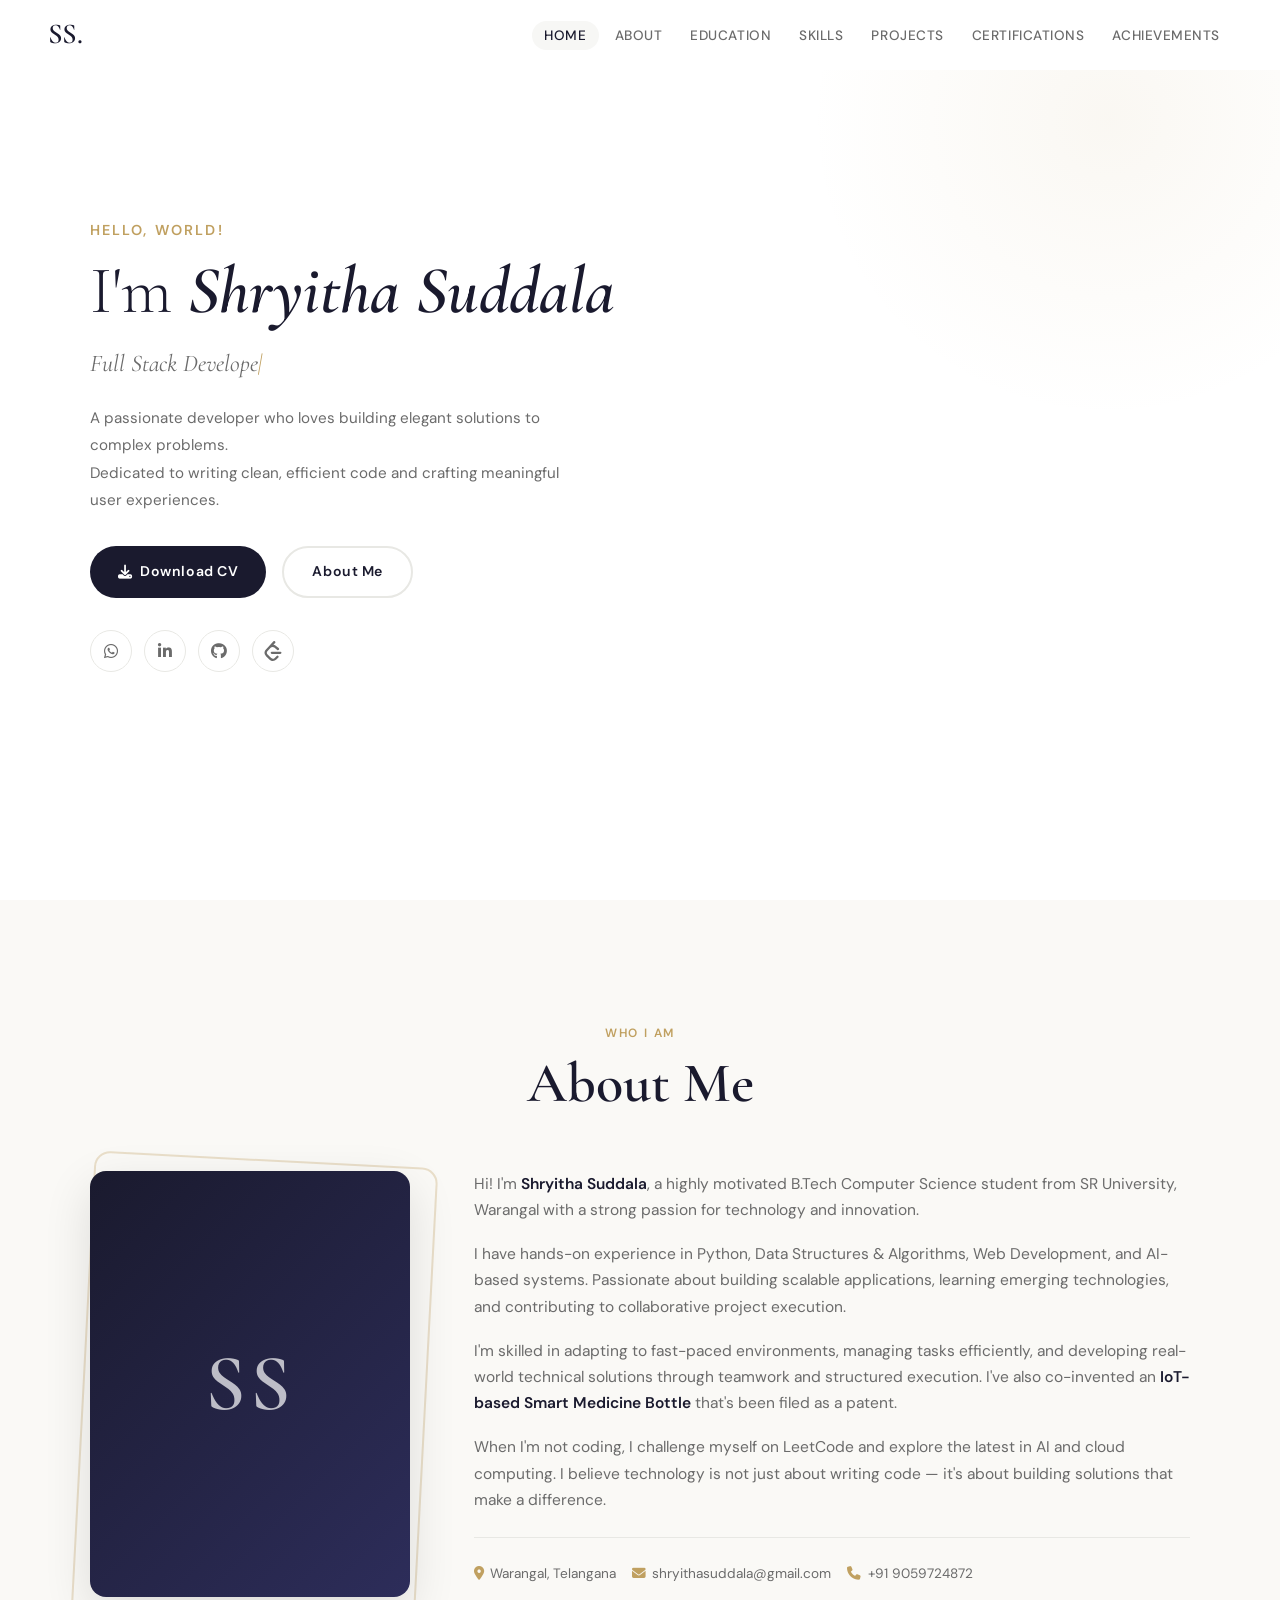
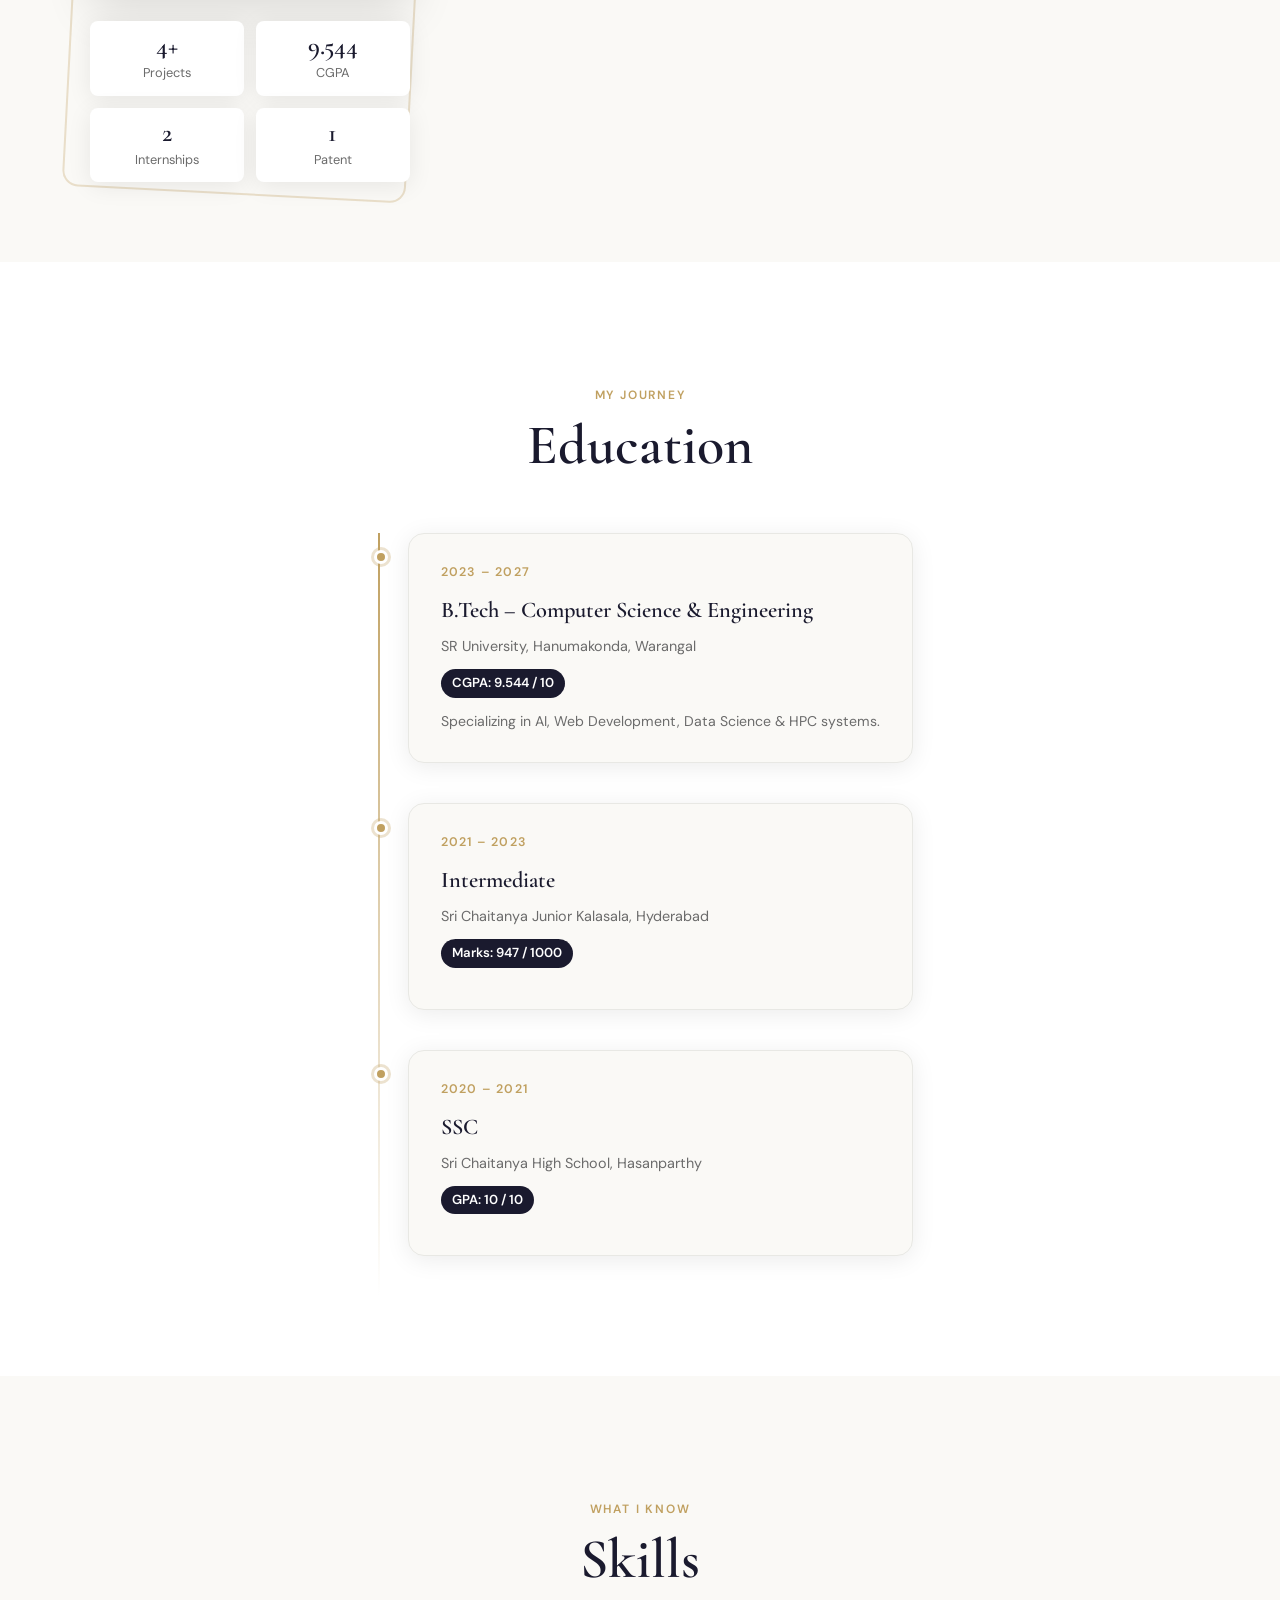
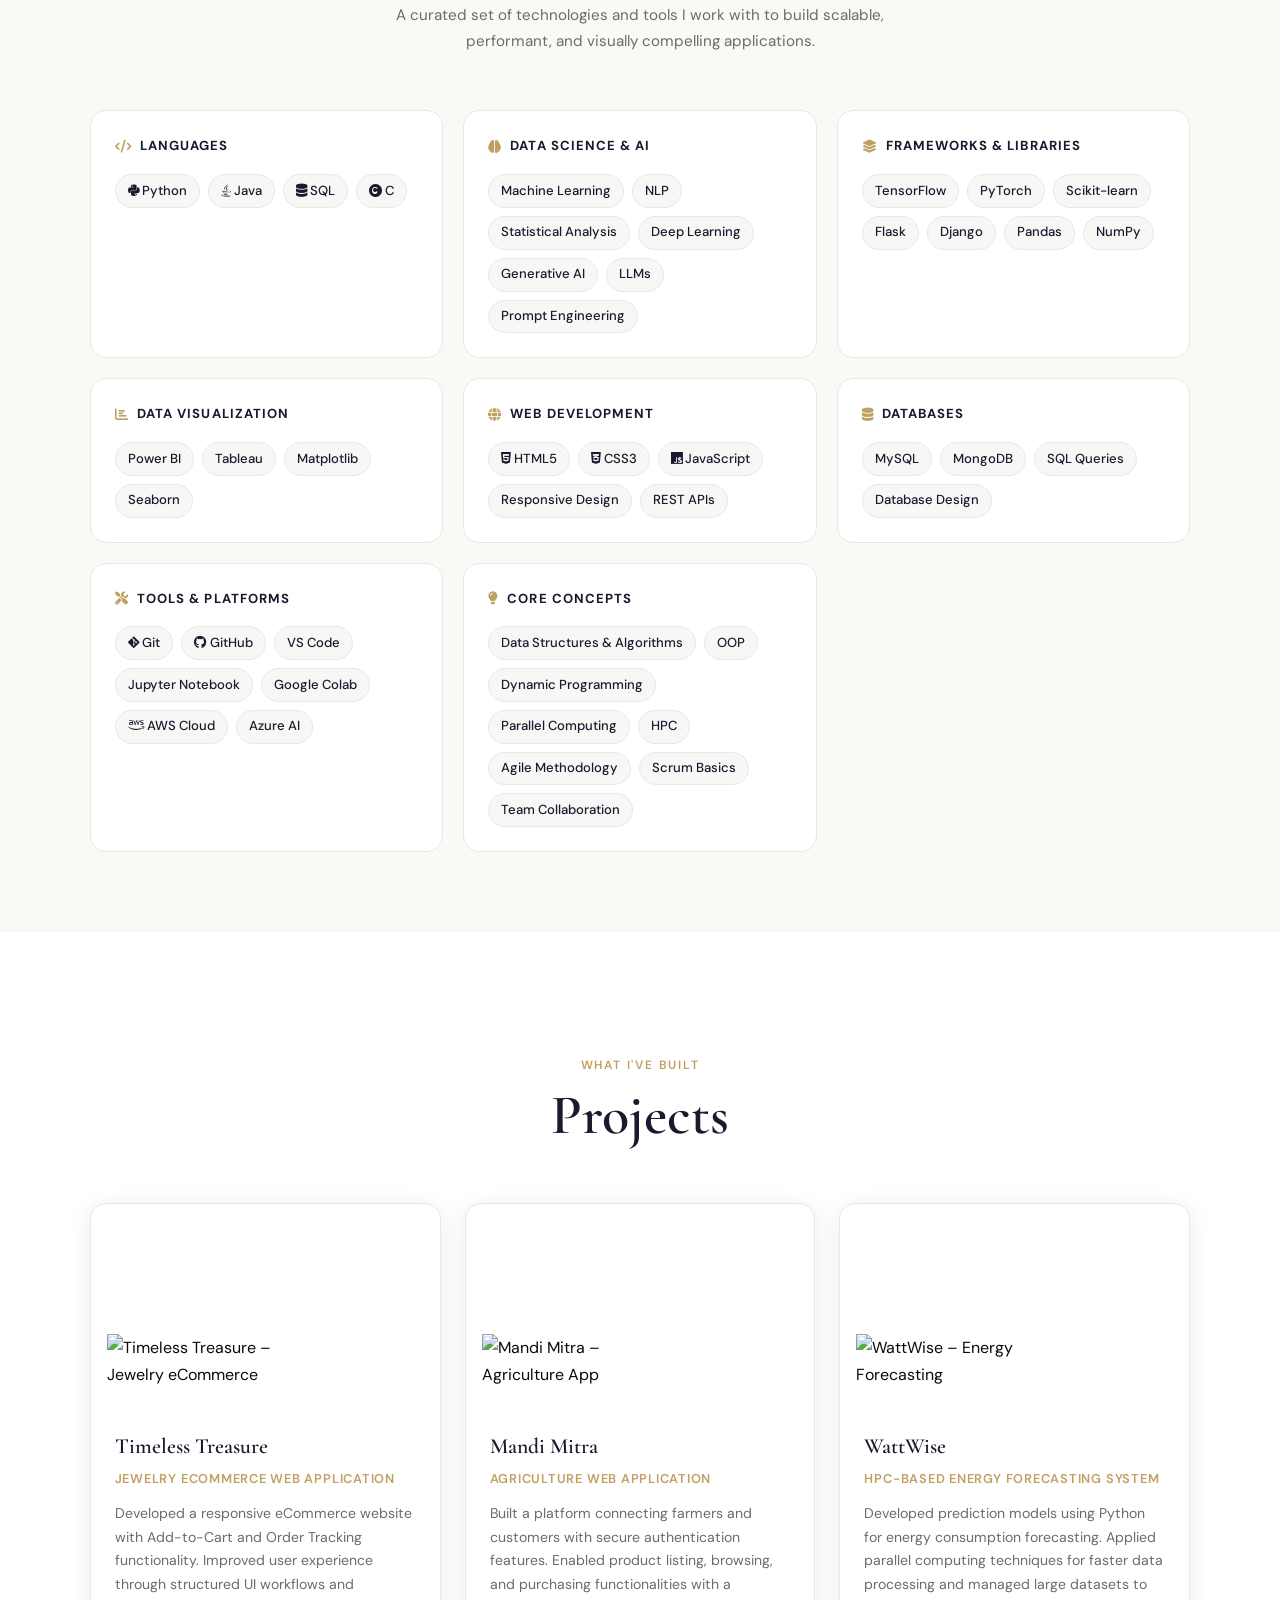
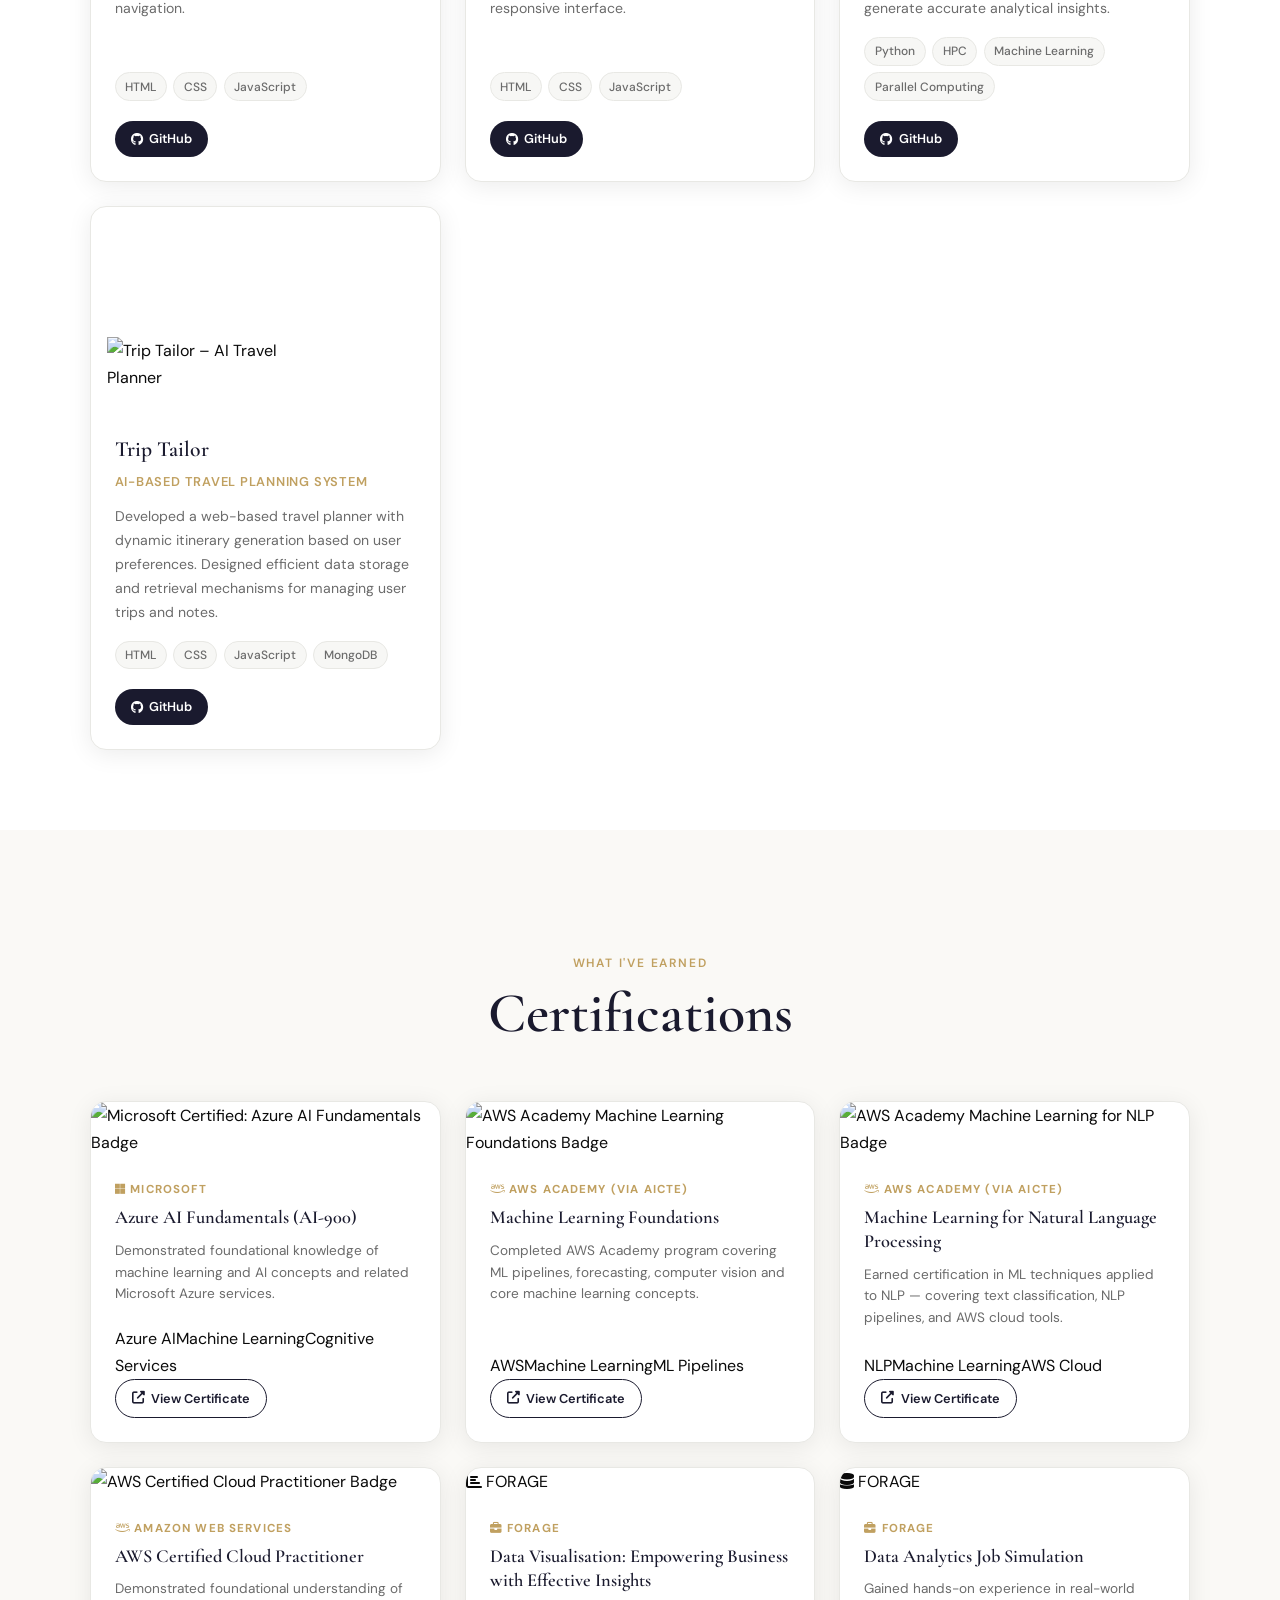
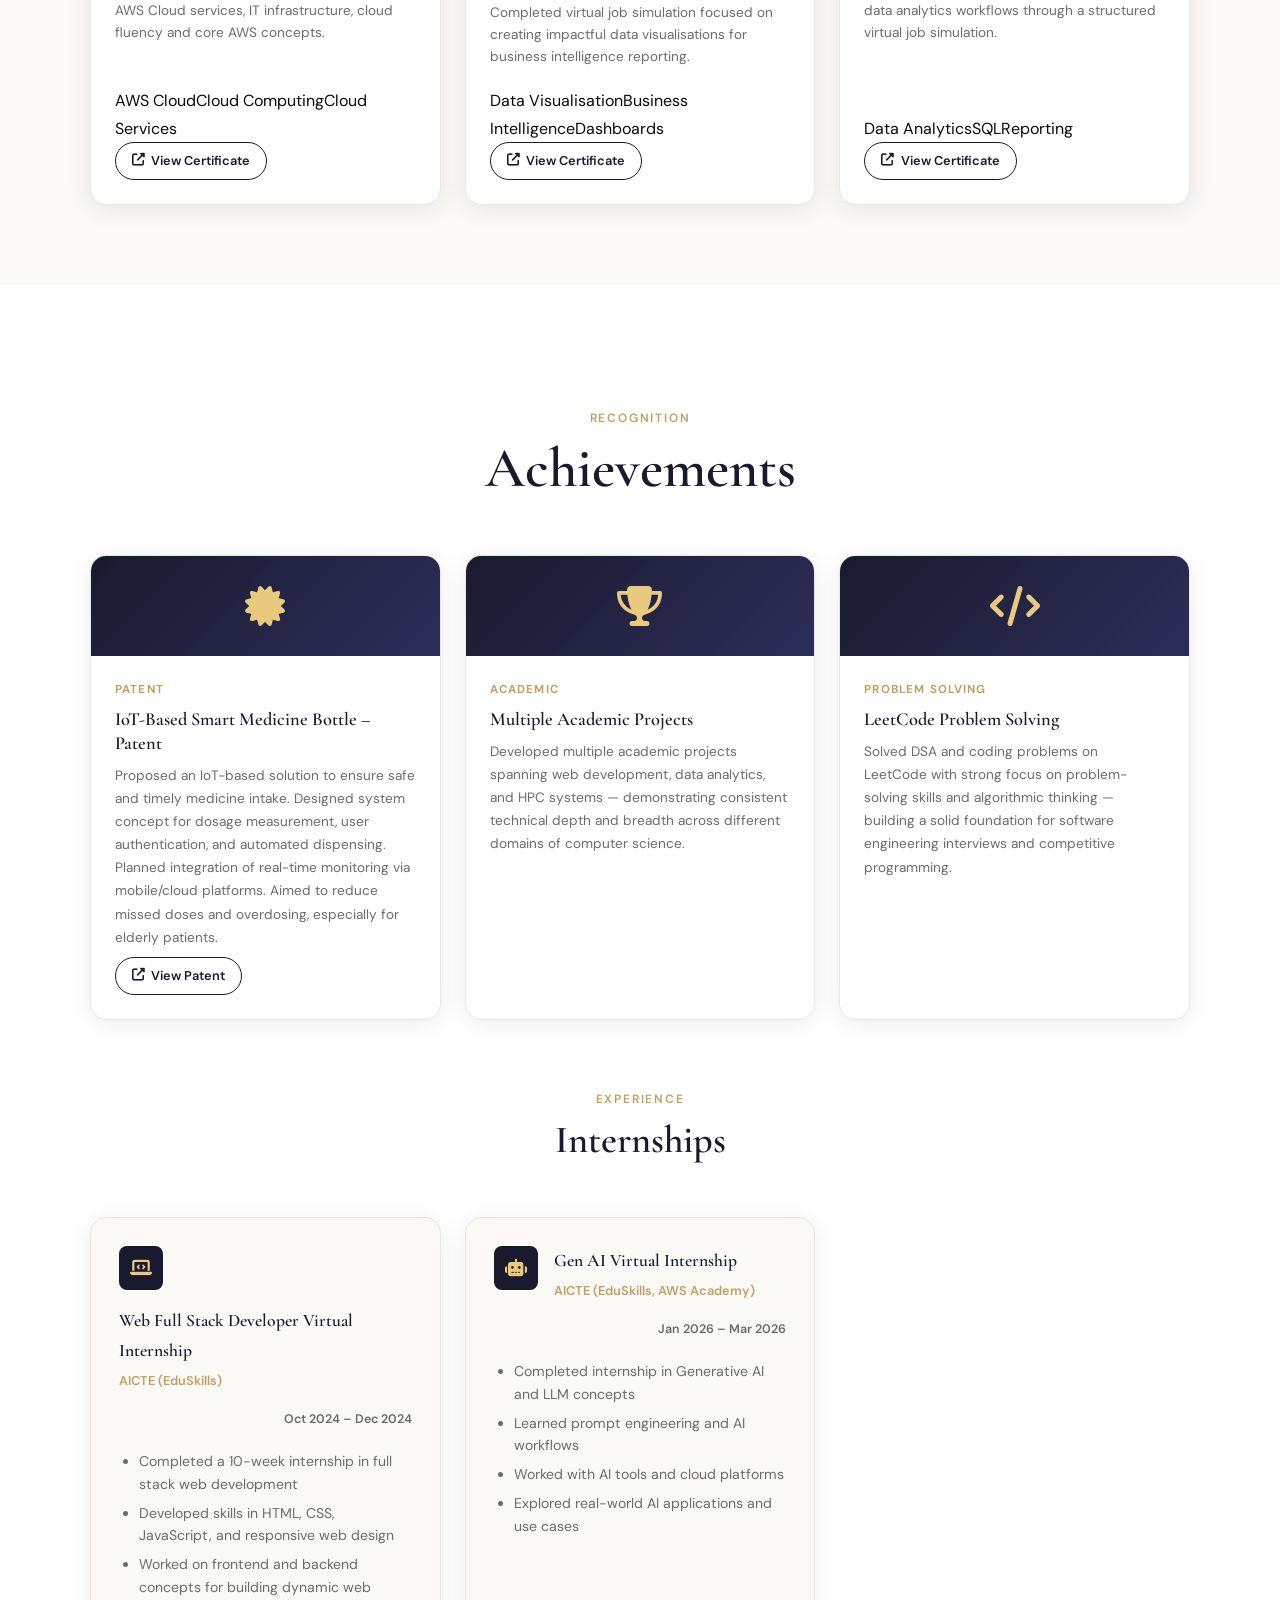
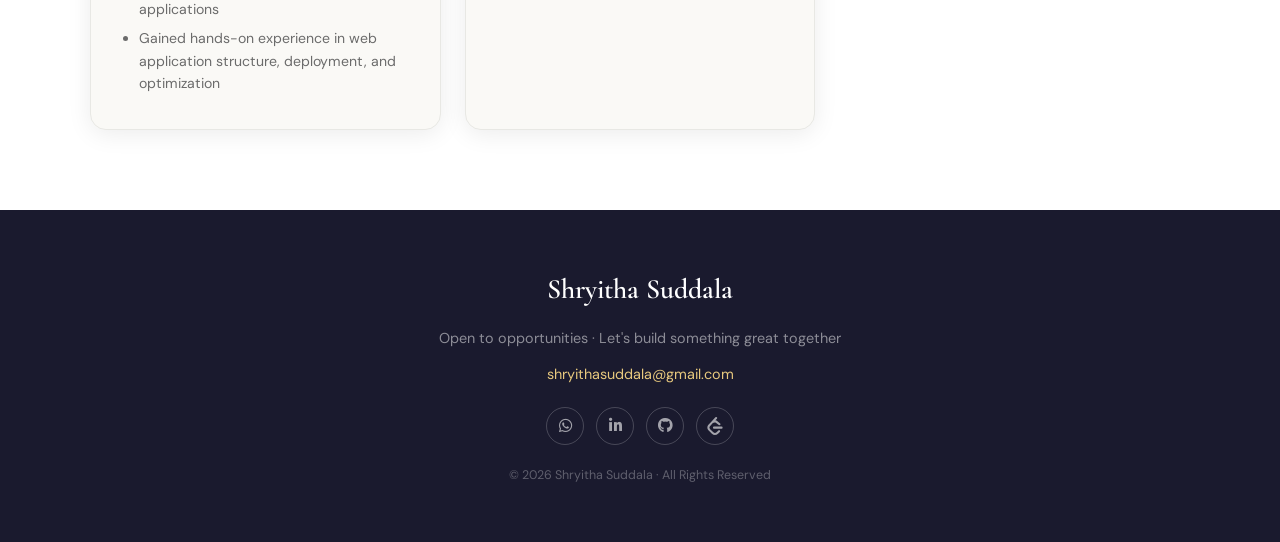
==== commit ba9d7c79: "Add rel noopener noreferrer to footer social links" ====
--- a/index.html
+++ b/index.html
@@ -584,10 +584,10 @@
       <p class="footer-tagline">Open to opportunities · Let's build something great together</p>
       <a href="mailto:shryithasuddala@gmail.com" class="footer-email">shryithasuddala@gmail.com</a>
       <div class="footer-socials">
-        <a href="https://wa.me/919059724872" target="_blank" title="WhatsApp"><i class="fab fa-whatsapp"></i></a>
-        <a href="https://www.linkedin.com/in/suddala-shryitha-26a738295/" target="_blank" title="LinkedIn"><i class="fab fa-linkedin-in"></i></a>
-        <a href="https://github.com/shryitha" target="_blank" title="GitHub"><i class="fab fa-github"></i></a>
-        <a href="https://leetcode.com/shryitha" target="_blank" title="LeetCode">
+        <a href="https://wa.me/919059724872" target="_blank" rel="noopener noreferrer" title="WhatsApp"><i class="fab fa-whatsapp"></i></a>
+        <a href="https://www.linkedin.com/in/suddala-shryitha-26a738295/" target="_blank" rel="noopener noreferrer" title="LinkedIn"><i class="fab fa-linkedin-in"></i></a>
+        <a href="https://github.com/shryitha" target="_blank" rel="noopener noreferrer" title="GitHub"><i class="fab fa-github"></i></a>
+        <a href="https://leetcode.com/shryitha" target="_blank" rel="noopener noreferrer" title="LeetCode">
           <svg viewBox="0 0 24 24" width="18" height="18" fill="currentColor">
             <path d="M13.483 0a1.374 1.374 0 0 0-.961.438L7.116 6.226l-3.854 4.126a5.266 5.266 0 0 0-1.209 2.104 5.35 5.35 0 0 0-.125.513 5.527 5.527 0 0 0 .062 2.362 5.83 5.83 0 0 0 .349 1.017 5.938 5.938 0 0 0 1.271 1.818l4.277 4.193.039.038c2.248 2.165 5.852 2.133 8.063-.074l2.396-2.392c.54-.54.54-1.414.003-1.955a1.378 1.378 0 0 0-1.951-.003l-2.396 2.392a3.021 3.021 0 0 1-4.205.038l-.02-.019-4.276-4.193c-.652-.64-.972-1.469-.948-2.263a2.68 2.68 0 0 1 .066-.523 2.545 2.545 0 0 1 .619-1.164L9.13 8.114c1.058-1.134 3.204-1.27 4.43-.278l3.501 2.831c.593.48 1.461.387 1.94-.207a1.384 1.384 0 0 0-.207-1.943l-3.5-2.831c-.8-.647-1.766-1.045-2.774-1.202l2.015-2.158A1.384 1.384 0 0 0 13.483 0zm-2.866 12.815a1.38 1.38 0 0 0-1.38 1.382 1.38 1.38 0 0 0 1.38 1.382H20.79a1.38 1.38 0 0 0 1.38-1.382 1.38 1.38 0 0 0-1.38-1.382z"/>
           </svg>
